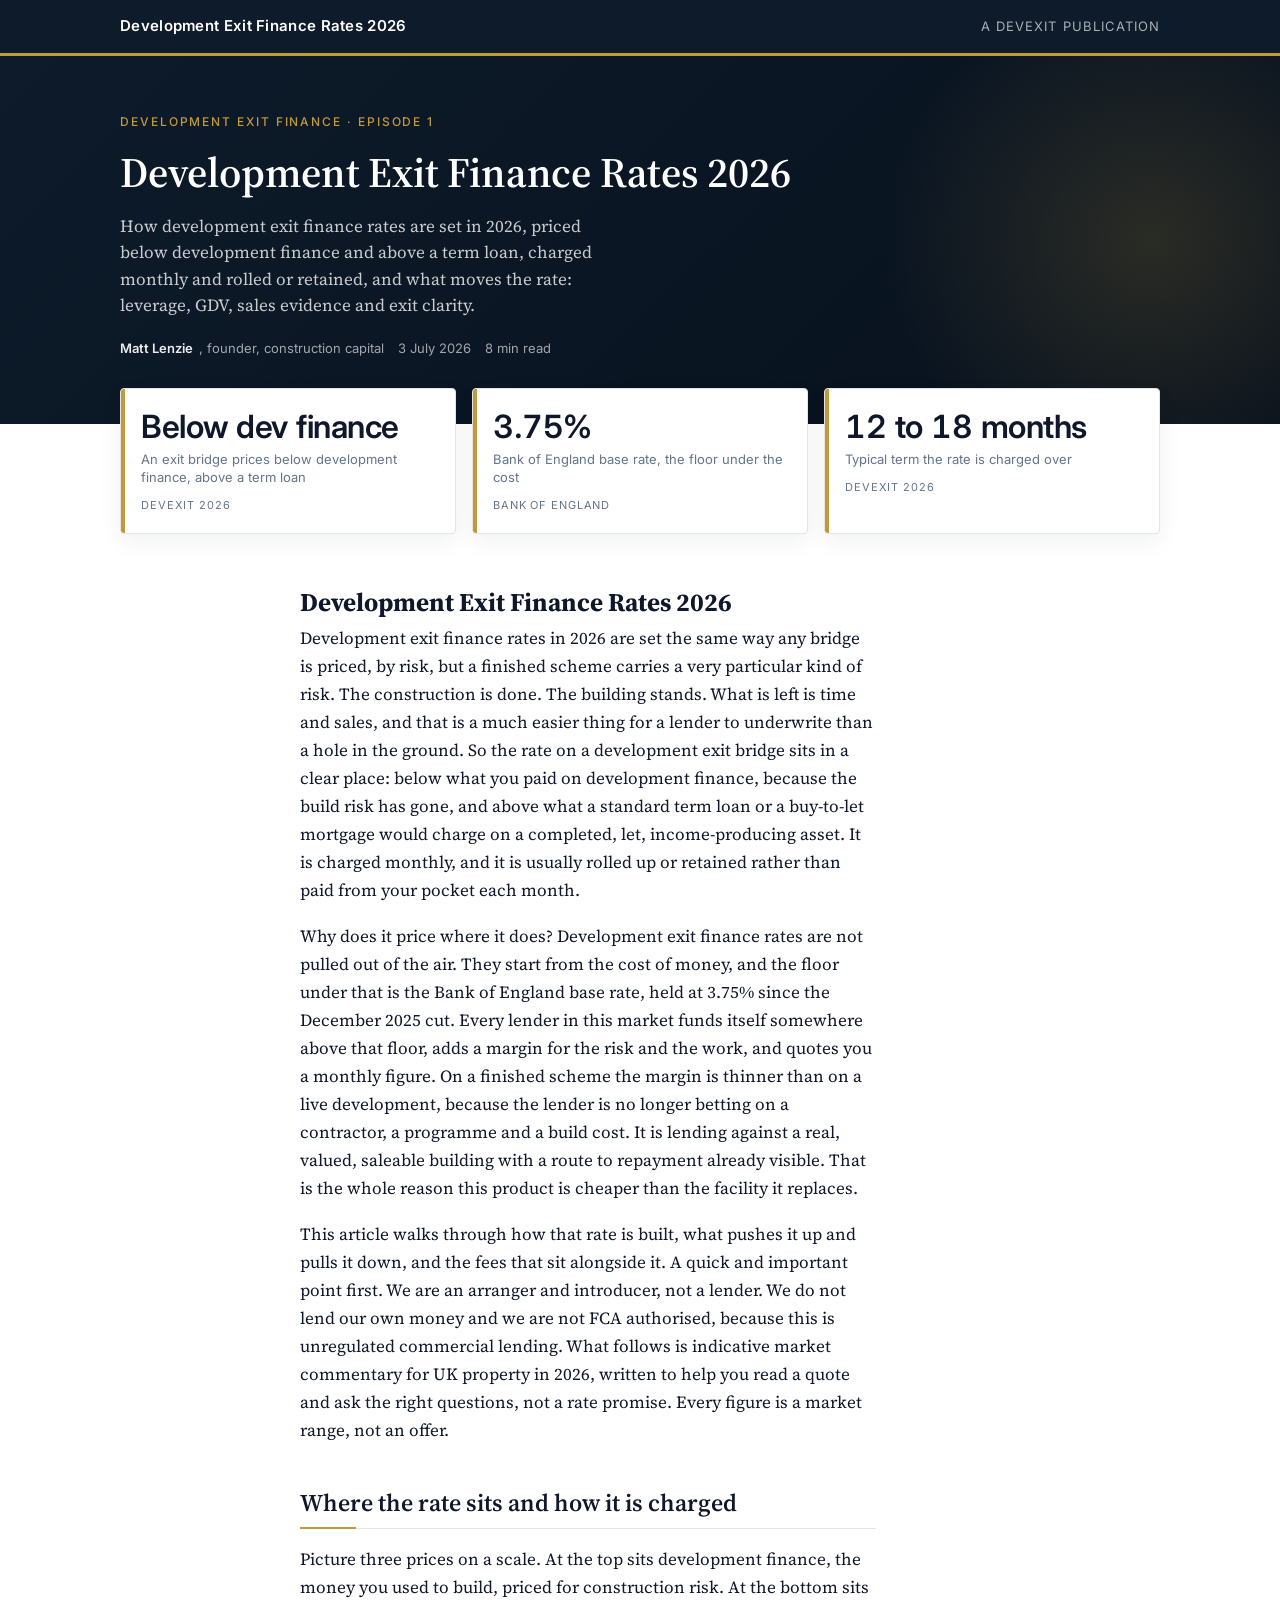
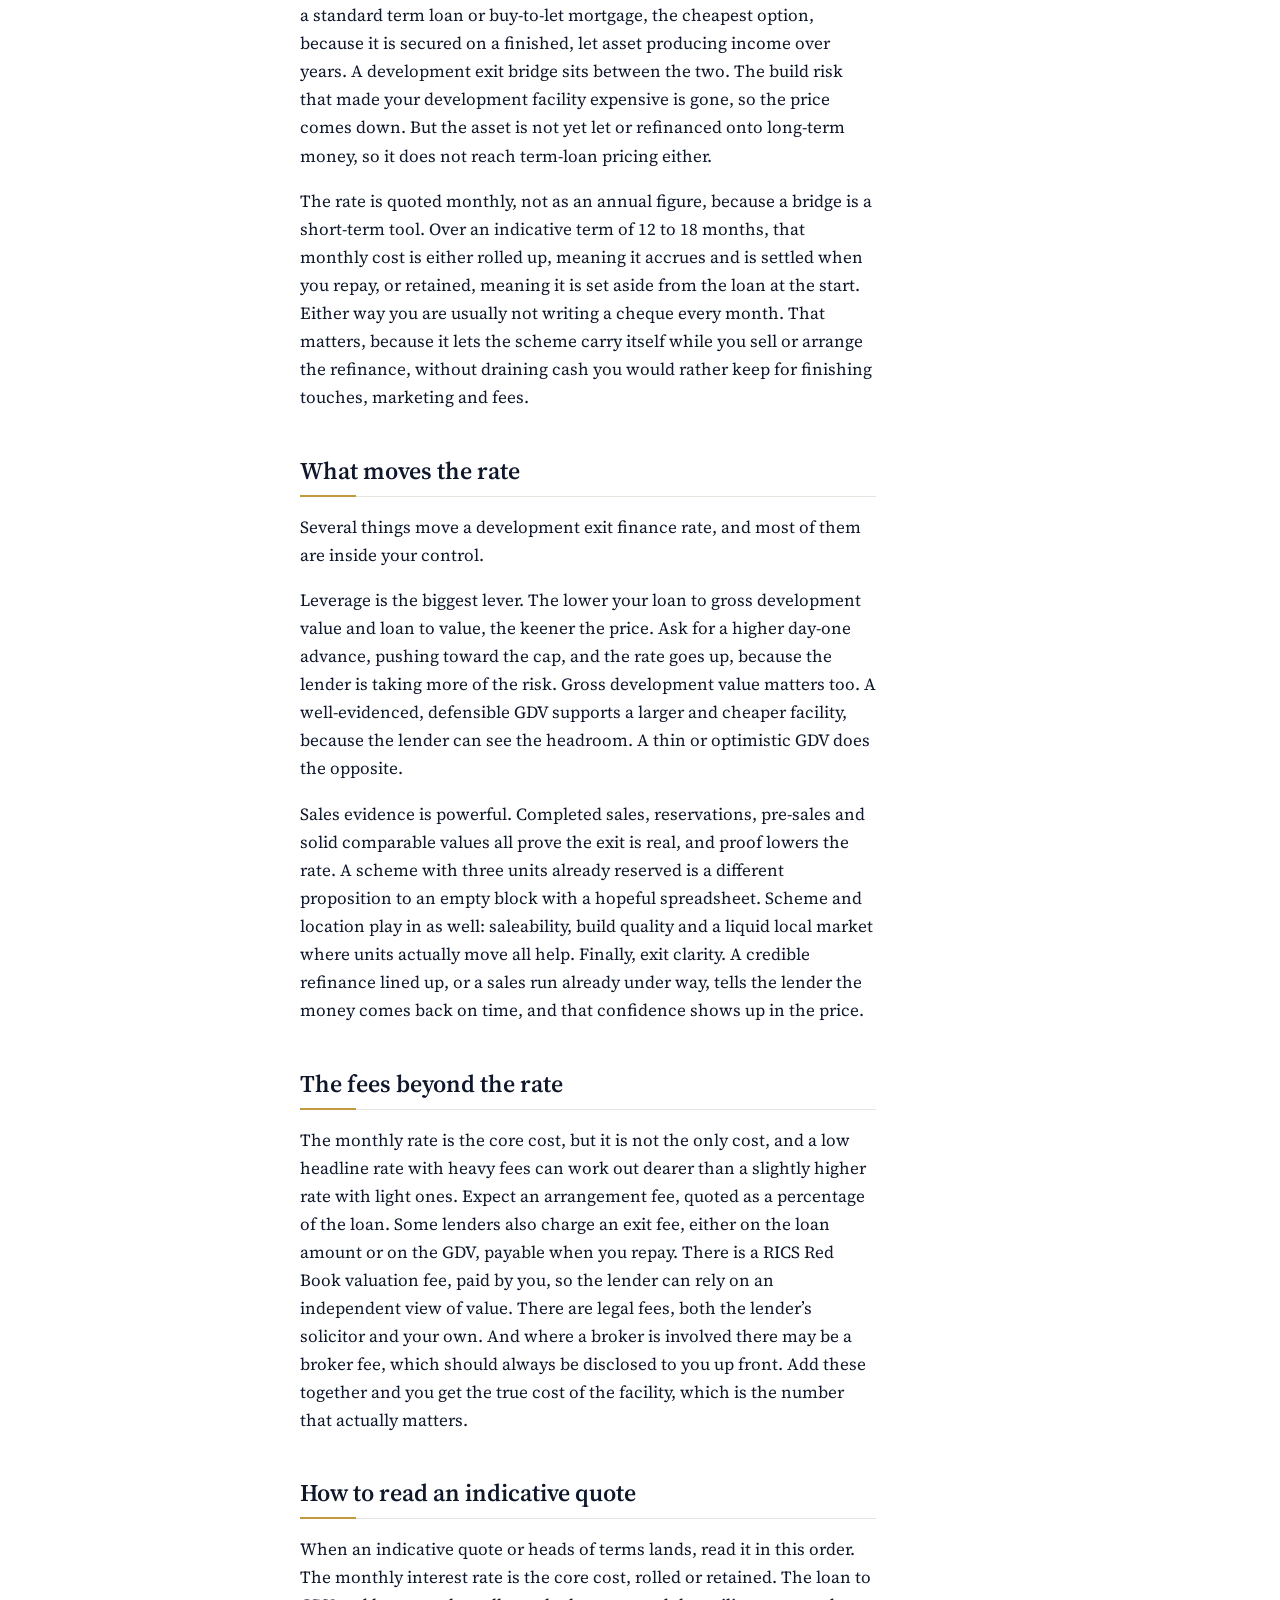
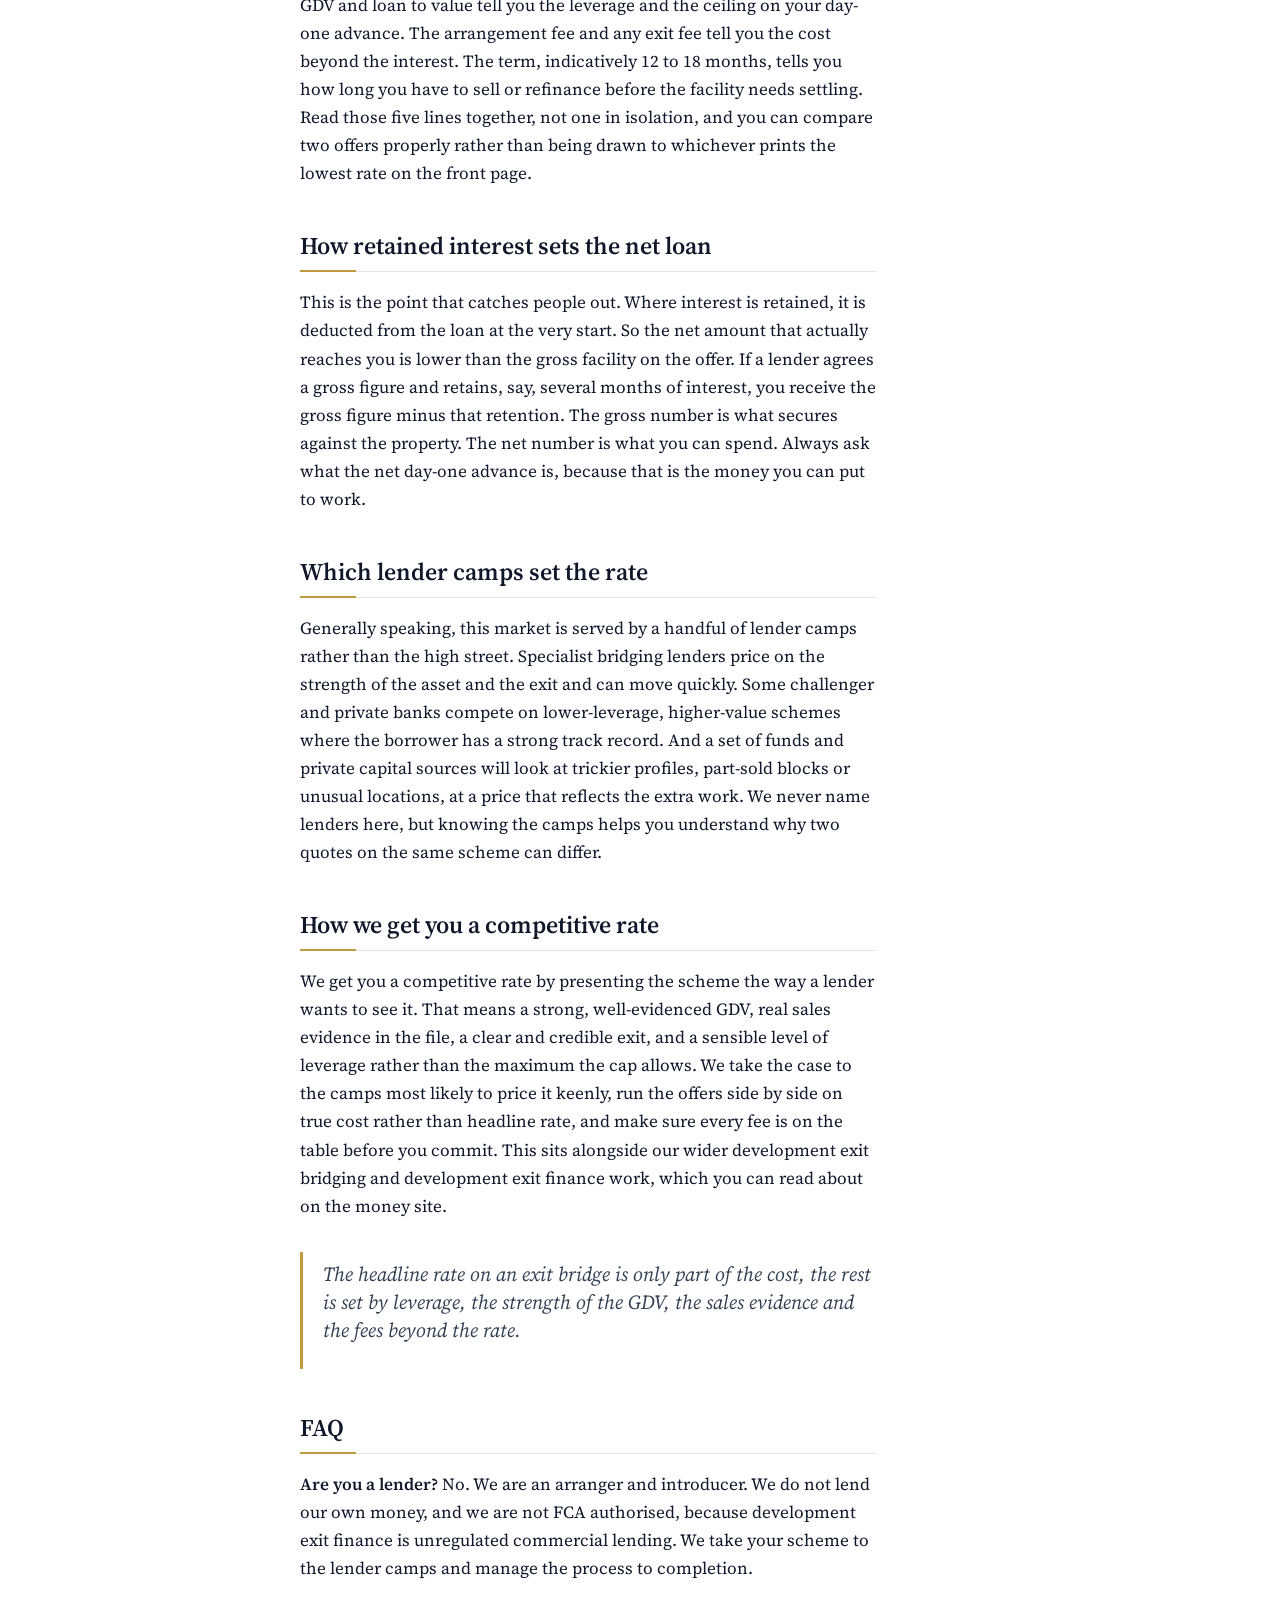
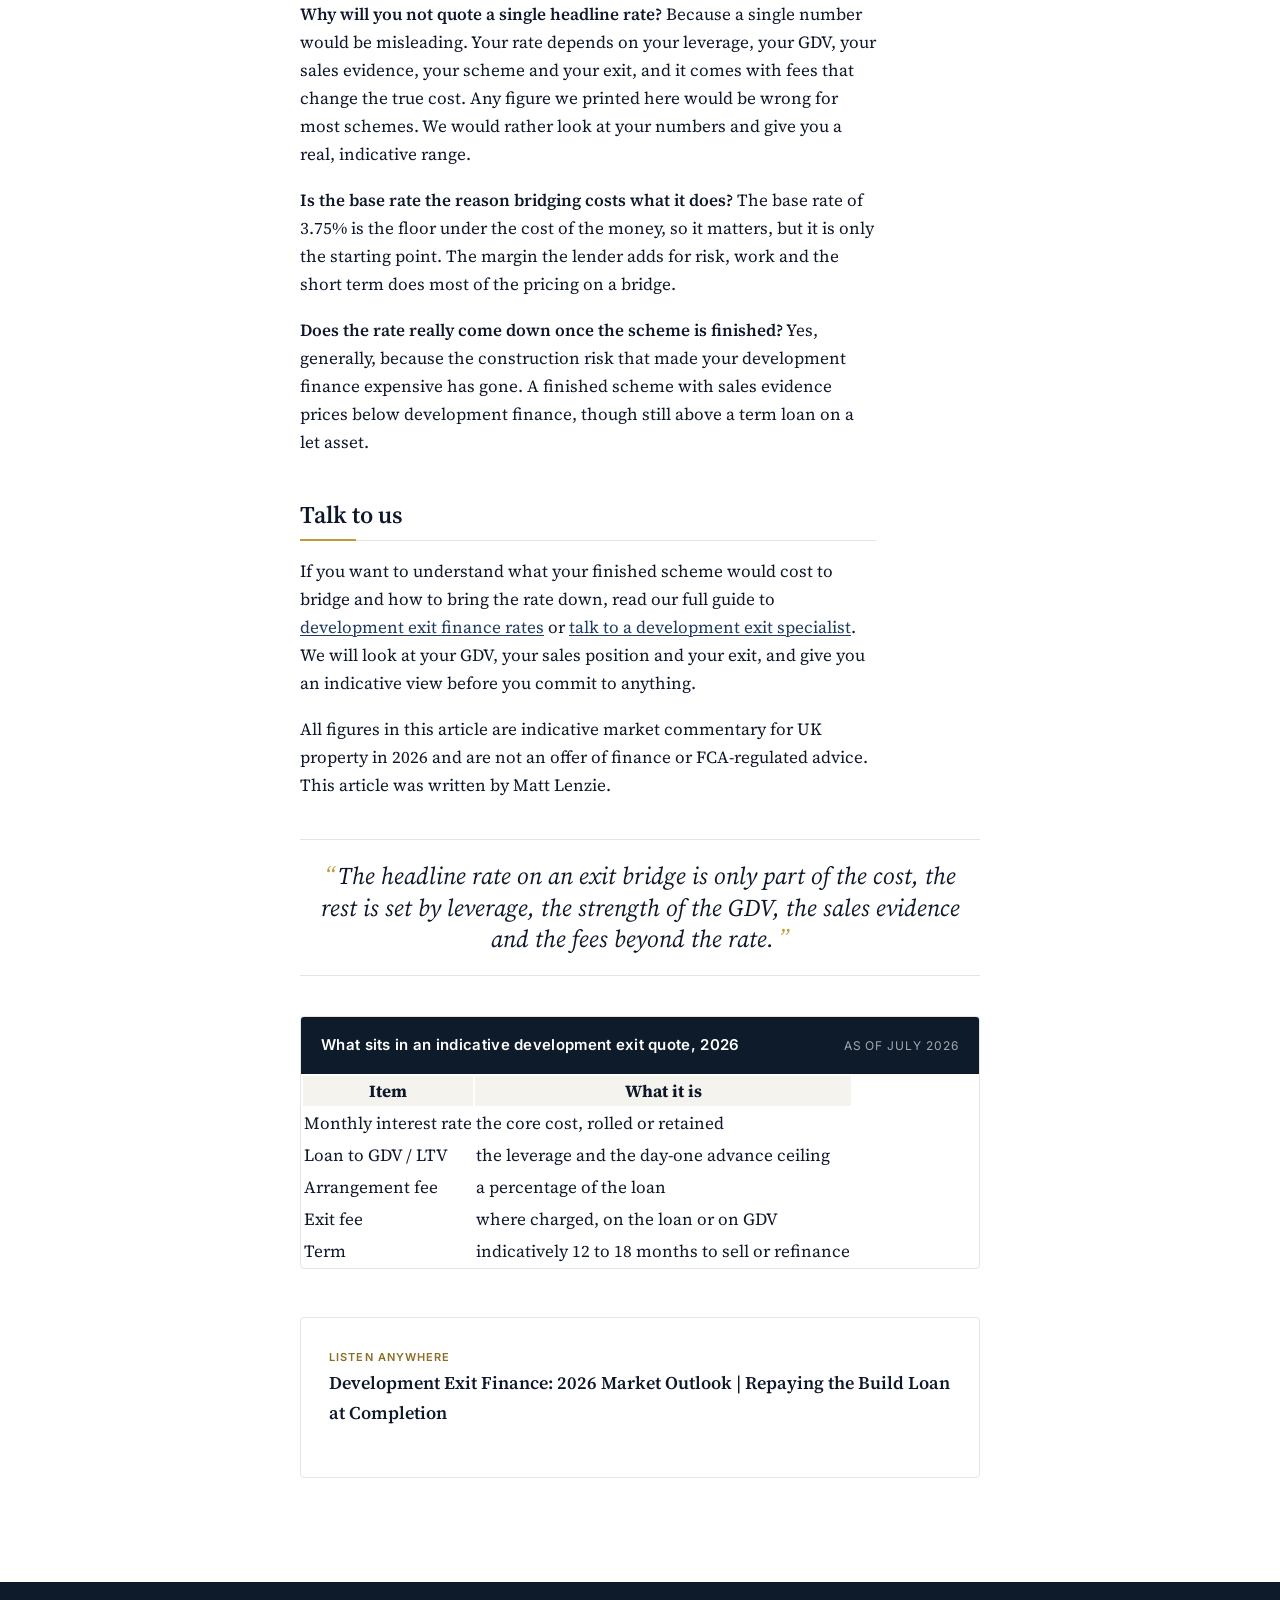
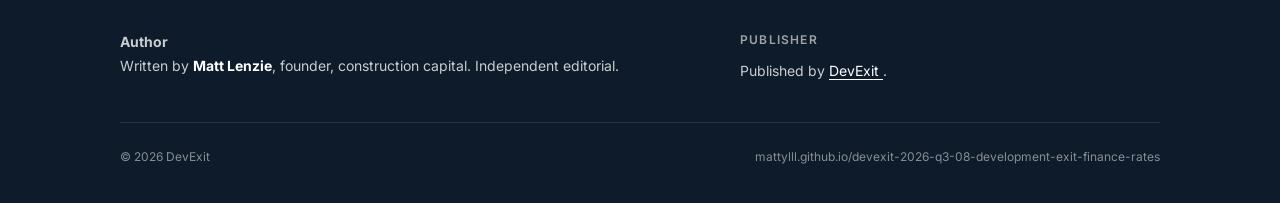
==== index.html @ 2253af06 "ccs deploy devexit-2026-q3-08-development-exit-finance-rates 2026-07-03T15:04:03.380Z" ====
<!DOCTYPE html><html lang="en-GB"> <head><meta charset="utf-8"><meta name="viewport" content="width=device-width, initial-scale=1"><title>Development Exit Finance Rates 2026</title><meta name="description" content="How development exit finance rates are set in 2026, priced below development finance and above a term loan, charged monthly and rolled or retained, and what moves the rate: leverage, GDV, sales evidence and exit clarity."><link rel="canonical" href="https://mattylll.github.io/"><meta property="og:type" content="article"><meta property="og:title" content="Development Exit Finance Rates 2026"><meta property="og:description" content="How development exit finance rates are set in 2026, priced below development finance and above a term loan, charged monthly and rolled or retained, and what moves the rate: leverage, GDV, sales evidence and exit clarity."><meta property="og:url" content="https://mattylll.github.io/"><meta name="twitter:card" content="summary_large_image"><link rel="preconnect" href="https://fonts.googleapis.com" crossorigin><link rel="preconnect" href="https://fonts.gstatic.com" crossorigin><link rel="stylesheet" href="https://fonts.googleapis.com/css2?family=Inter:wght@400;500;600&family=Source+Serif+Pro:ital,wght@0,400;0,600;1,400&display=swap"><script type="application/ld+json">{"@context":"https://schema.org","@type":"Organization","@id":"https://mattylll.github.io/devexit-2026-q3-08-development-exit-finance-rates/#organization","name":"DevExit","url":"https://mattylll.github.io/devexit-2026-q3-08-development-exit-finance-rates","sameAs":["https://www.constructioncapital.co.uk","https://devexit.transistor.fm/","https://www.linkedin.com/company/construction-capital"]}</script><script type="application/ld+json">{"@context":"https://schema.org","@type":"WebSite","@id":"https://mattylll.github.io/devexit-2026-q3-08-development-exit-finance-rates/#website","url":"https://mattylll.github.io/devexit-2026-q3-08-development-exit-finance-rates","name":"Development Exit Finance Rates 2026","description":"How development exit finance rates are set in 2026, priced below development finance and above a term loan, charged monthly and rolled or retained, and what moves the rate: leverage, GDV, sales evidence and exit clarity.","publisher":{"@id":"https://mattylll.github.io/devexit-2026-q3-08-development-exit-finance-rates/#organization"},"inLanguage":"en-GB"}</script><script type="application/ld+json">{"@context":"https://schema.org","@type":"Article","headline":"Development Exit Finance Rates 2026","description":"How development exit finance rates are set in 2026, priced below development finance and above a term loan, charged monthly and rolled or retained, and what moves the rate: leverage, GDV, sales evidence and exit clarity.","datePublished":"2026-07-03","dateModified":"2026-07-03","author":{"@type":"Person","name":"Matt Lenzie"},"publisher":{"@id":"https://mattylll.github.io/devexit-2026-q3-08-development-exit-finance-rates/#organization"},"mainEntityOfPage":{"@type":"WebPage","@id":"https://mattylll.github.io/devexit-2026-q3-08-development-exit-finance-rates/"}}</script><style>*,*:before,*:after{box-sizing:border-box}*{margin:0}html,body{height:100%}body{-webkit-font-smoothing:antialiased;text-rendering:optimizeLegibility}img,picture,video,canvas,svg{display:block;max-width:100%}input,button,textarea,select{font:inherit;color:inherit}p,h1,h2,h3,h4,h5,h6{overflow-wrap:break-word}#root,#__next{isolation:isolate}:root{--ccs-measure: 68ch;--ccs-gap: 1.25rem;--ccs-gap-lg: 2.5rem;--ccs-radius: 6px;--ccs-stack: 1.5em;--ccs-focus: 2px solid currentColor}:root{--bg: #ffffff;--bg-soft: #f5f3ee;--bg-deep: #0d1b2a;--bg-deeper: #08111d;--ink: #0f172a;--ink-soft: #334155;--muted: #64748b;--line: #e7e5e0;--line-strong: #cbd5e1;--accent: #c19a3d;--accent-soft: #e7d6a3;--accent-deep: #8b6e23;--link: #1e3a5f;--positive: #166534;--negative: #991b1b;--serif: "Source Serif Pro", "Charter", Georgia, "Times New Roman", serif;--sans: "Inter", -apple-system, BlinkMacSystemFont, "Segoe UI", Roboto, "Helvetica Neue", Arial, sans-serif;--measure: 64ch;--gap: 1.5rem;--gap-lg: 2.75rem;--radius: 4px}html{background:var(--bg)}body{font-family:var(--serif);color:var(--ink);line-height:1.65;font-size:1.0625rem;background:var(--bg)}a{color:var(--link);text-decoration:underline;text-underline-offset:2px;text-decoration-thickness:1px}a:hover{background:var(--accent-soft);text-decoration:none}.wrap{max-width:720px;margin:0 auto;padding:0 1.25rem}.wrap--wide{max-width:1080px}.site-header{background:var(--bg-deep);color:#fff;padding:.875rem 0;border-bottom:3px solid var(--accent)}.site-header .wrap{display:flex;justify-content:space-between;align-items:center;gap:1rem}.site-header a{color:#fff;text-decoration:none}.site-header a:hover{background:transparent;color:var(--accent-soft)}.wordmark{font-family:var(--sans);font-weight:600;font-size:.9375rem;letter-spacing:.02em}.site-header__publisher{font-family:var(--sans);font-size:.8125rem;color:#ffffffa6;text-transform:uppercase;letter-spacing:.08em}.hero{background:linear-gradient(135deg,var(--bg-deep) 0%,var(--bg-deeper) 100%);color:#fff;padding:3.5rem 0 4rem;position:relative;overflow:hidden}.hero:before{content:"";position:absolute;inset:auto -10% -50% 60%;width:60%;height:200%;background:radial-gradient(closest-side,rgba(193,154,61,.18),transparent 70%);pointer-events:none}.hero__inner{display:grid;grid-template-columns:1fr;gap:2rem;align-items:center;position:relative;z-index:1}@media(min-width:760px){.hero__inner:has(.hero__art){grid-template-columns:140px 1fr;gap:2.5rem}}.hero__art{width:100%;aspect-ratio:1 / 1;max-width:140px;border-radius:var(--radius);overflow:hidden;box-shadow:0 14px 36px #00000073;background:#1a2940}.hero__art img{width:100%;height:100%;object-fit:cover;display:block}.hero__copy{display:flex;flex-direction:column;gap:1rem}.hero__kicker{font-family:var(--sans);font-weight:500;font-size:.75rem;letter-spacing:.16em;text-transform:uppercase;color:var(--accent);margin:0}.hero__title{font-family:var(--serif);font-weight:600;font-size:clamp(1.85rem,2.4vw + 1.1rem,2.625rem);line-height:1.18;letter-spacing:-.005em;margin:0;color:#fff}.hero__deck{font-size:1.0625rem;line-height:1.55;color:#ffffffc7;margin:0;max-width:56ch}.hero__byline{font-family:var(--sans);font-size:.8125rem;color:#ffffff9e;display:flex;flex-wrap:wrap;gap:.875rem;margin:.25rem 0 0}.hero__byline strong{color:#ffffffeb;font-weight:600}.hero__byline>*{display:inline-flex;align-items:center;gap:.4rem}.stat-grid{margin:-2.25rem 0 0;display:grid;grid-template-columns:1fr;gap:1rem;position:relative;z-index:2}@media(min-width:640px){.stat-grid{grid-template-columns:repeat(3,1fr)}}.stat-card{background:#fff;border:1px solid var(--line);border-radius:var(--radius);padding:1.25rem 1.25rem 1.125rem;box-shadow:0 8px 24px #0d1b2a0f;position:relative;overflow:hidden}.stat-card:before{content:"";position:absolute;inset:0 auto 0 0;width:4px;background:var(--accent)}.stat-card__value{display:block;font-family:var(--sans);font-size:2rem;font-weight:600;letter-spacing:-.015em;color:var(--ink);line-height:1.1;margin:0 0 .375rem;font-variant-numeric:tabular-nums}.stat-card__value--positive{color:var(--positive)}.stat-card__value--negative{color:var(--negative)}.stat-card__label{font-family:var(--sans);font-size:.8125rem;color:var(--muted);margin:0;line-height:1.4}.stat-card__source{font-family:var(--sans);font-size:.6875rem;color:var(--muted);text-transform:uppercase;letter-spacing:.08em;margin:.625rem 0 0}.article{padding:3rem 0 4.5rem}.article__body{max-width:var(--measure)}.article__body>p:first-child:first-letter{font-family:var(--serif);font-size:3.4em;font-weight:600;line-height:.85;float:left;margin:.05em .08em -.05em 0;color:var(--accent-deep)}.article__body p{margin:0 0 1.1rem}.article__body h2{font-family:var(--serif);font-size:1.5rem;line-height:1.25;font-weight:600;margin:2.75rem 0 1rem;padding:0 0 .625rem;border-bottom:1px solid var(--line);position:relative}.article__body h2:after{content:"";position:absolute;bottom:-1px;left:0;width:56px;height:2px;background:var(--accent)}.article__body h3{font-family:var(--sans);font-size:1rem;font-weight:600;letter-spacing:.01em;text-transform:uppercase;color:var(--ink-soft);margin:2rem 0 .625rem}.article__body strong{font-weight:600}.article__body em{font-style:italic}.article__body blockquote{border-left:3px solid var(--accent);margin:2rem 0;padding:.5rem 0 .5rem 1.25rem;font-family:var(--serif);font-size:1.25rem;line-height:1.4;color:var(--ink-soft);font-style:italic}.article__body table{width:100%;border-collapse:collapse;margin:1.5rem 0;font-family:var(--sans);font-size:.9375rem}.article__body th,.article__body td{text-align:left;padding:.625rem .875rem;border-bottom:1px solid var(--line)}.article__body th{font-weight:600;font-size:.75rem;text-transform:uppercase;letter-spacing:.06em;color:var(--muted);background:var(--bg-soft);border-bottom:1px solid var(--line-strong)}.article__body tr:hover td{background:var(--bg-soft)}.pricing{margin:2.5rem 0;border:1px solid var(--line);border-radius:var(--radius);overflow:hidden}.pricing__head{background:var(--bg-deep);color:#fff;padding:1rem 1.25rem;display:flex;justify-content:space-between;align-items:baseline;gap:1rem;flex-wrap:wrap}.pricing__head h3{font-family:var(--sans);font-size:.9375rem;font-weight:600;letter-spacing:.02em;margin:0;color:#fff;text-transform:none}.pricing__head span{font-family:var(--sans);font-size:.75rem;color:#ffffff9e;text-transform:uppercase;letter-spacing:.08em}.pricing table{margin:0}.pricing th{background:var(--bg-soft)}.pull-quote{margin:2.5rem auto;max-width:var(--measure);font-family:var(--serif);font-size:1.5rem;line-height:1.32;color:var(--ink);font-style:italic;text-align:center;padding:1.25rem 1rem;border-top:1px solid var(--line);border-bottom:1px solid var(--line)}.pull-quote:before{content:"“";color:var(--accent);margin-right:.15em}.pull-quote:after{content:"”";color:var(--accent);margin-left:.15em}.cta{margin:3rem 0;padding:1.875rem 1.75rem;border-radius:var(--radius);background:var(--bg-soft);border:1px solid var(--line);position:relative;overflow:hidden}.cta:before{content:"";position:absolute;inset:0;width:5px;background:var(--accent)}.cta__kicker{font-family:var(--sans);font-size:.6875rem;font-weight:600;text-transform:uppercase;letter-spacing:.1em;color:var(--accent-deep);margin:0 0 .5rem}.cta h3{font-family:var(--serif);font-size:1.375rem;font-weight:600;margin:0 0 .625rem}.cta p{margin:0 0 1rem;color:var(--ink-soft)}.cta__btn{display:inline-flex;align-items:center;gap:.5rem;background:var(--bg-deep);color:#fff;font-family:var(--sans);font-size:.9375rem;font-weight:600;padding:.75rem 1.25rem;border-radius:var(--radius);text-decoration:none;transition:background .15s}.cta__btn:hover{background:var(--accent-deep);color:#fff}.listen{margin:3rem 0 2rem;padding:1.875rem 1.75rem;border:1px solid var(--line);border-radius:var(--radius);background:#fff}.listen__top{display:flex;gap:1rem;align-items:center;margin:0 0 1.25rem}.listen__art{width:64px;height:64px;border-radius:var(--radius);overflow:hidden;flex-shrink:0}.listen__art img{width:100%;height:100%;object-fit:cover;display:block}.listen__kicker{font-family:var(--sans);font-size:.6875rem;font-weight:600;text-transform:uppercase;letter-spacing:.1em;color:var(--accent-deep);margin:0}.listen h3{font-family:var(--serif);font-size:1.125rem;font-weight:600;margin:.125rem 0 0}.listen__platforms{list-style:none;padding:0;margin:0;display:grid;grid-template-columns:repeat(auto-fill,minmax(140px,1fr));gap:.625rem}.listen__platforms a{display:block;padding:.625rem .875rem;border:1px solid var(--line);border-radius:var(--radius);font-family:var(--sans);font-size:.8125rem;font-weight:500;color:var(--ink);text-decoration:none;background:#fff;transition:all .15s;display:flex;align-items:center;gap:.5rem}.listen__platforms a:hover{border-color:var(--accent);background:var(--bg-soft)}.listen__platforms a span{font-size:.6875rem;color:var(--muted);text-transform:uppercase;letter-spacing:.06em}.listen__platforms a strong{display:block;font-weight:600}.cluster{background:var(--bg-soft);padding:3rem 0;border-top:1px solid var(--line)}.cluster__kicker{font-family:var(--sans);font-size:.6875rem;font-weight:600;text-transform:uppercase;letter-spacing:.1em;color:var(--accent-deep);margin:0 0 .5rem}.cluster h3{font-family:var(--serif);font-size:1.375rem;margin:0 0 1.5rem;font-weight:600}.cluster__grid{display:grid;grid-template-columns:1fr;gap:.75rem}@media(min-width:640px){.cluster__grid{grid-template-columns:1fr 1fr}}.cluster__item{display:block;padding:.875rem 1rem;background:#fff;border:1px solid var(--line);border-radius:var(--radius);font-family:var(--sans);font-size:.9375rem;color:var(--ink);text-decoration:none;transition:all .15s}.cluster__item:hover{border-color:var(--accent);background:var(--bg-soft)}.cluster__item span{display:block;font-size:.6875rem;color:var(--muted);text-transform:uppercase;letter-spacing:.08em;margin:0 0 .2rem}.site-footer{background:var(--bg-deep);color:#ffffffc7;padding:3rem 0 2.25rem;font-family:var(--sans);font-size:.875rem}.site-footer a{color:#fff;text-decoration:underline;text-underline-offset:3px}.site-footer a:hover{background:transparent;color:var(--accent-soft)}.site-footer__top{display:grid;grid-template-columns:1fr;gap:2rem;padding:0 0 2rem;border-bottom:1px solid rgba(255,255,255,.1)}@media(min-width:720px){.site-footer__top{grid-template-columns:1.4fr 1fr}}.site-footer__byline strong{color:#fff}.site-footer__publisher h4{font-family:var(--sans);font-size:.75rem;color:#fff9;text-transform:uppercase;letter-spacing:.1em;margin:0 0 .625rem;font-weight:600}.site-footer__publisher p{margin:0 0 .5rem;line-height:1.55}.site-footer__meta{padding:1.5rem 0 0;font-size:.75rem;color:#ffffff80;display:flex;justify-content:space-between;flex-wrap:wrap;gap:.75rem}
</style></head> <body> <header class="site-header"> <div class="wrap wrap--wide"> <a class="wordmark" href="/">Development Exit Finance Rates 2026</a> <span class="site-header__publisher">
A DevExit publication
</span> </div> </header>  <section class="hero"> <div class="wrap wrap--wide"> <div class="hero__inner">  <div class="hero__copy"> <p class="hero__kicker"> Development Exit Finance · Episode 1 </p> <h1 class="hero__title">Development Exit Finance Rates 2026</h1> <p class="hero__deck">How development exit finance rates are set in 2026, priced below development finance and above a term loan, charged monthly and rolled or retained, and what moves the rate: leverage, GDV, sales evidence and exit clarity.</p> <p class="hero__byline"> <span><strong>Matt Lenzie</strong>, founder, construction capital</span> <span>3 July 2026</span> <span>8 min read</span> </p> </div> </div> </div> </section> <div class="wrap wrap--wide"> <div class="stat-grid"> <div class="stat-card"> <span class="stat-card__value"> Below dev finance </span> <p class="stat-card__label">An exit bridge prices below development finance, above a term loan</p> <p class="stat-card__source">DevExit 2026</p> </div><div class="stat-card"> <span class="stat-card__value"> 3.75% </span> <p class="stat-card__label">Bank of England base rate, the floor under the cost</p> <p class="stat-card__source">Bank of England</p> </div><div class="stat-card"> <span class="stat-card__value"> 12 to 18 months </span> <p class="stat-card__label">Typical term the rate is charged over</p> <p class="stat-card__source">DevExit 2026</p> </div> </div> </div><article class="article"> <div class="wrap"> <div class="article__body"> <h1 id="development-exit-finance-rates-2026">Development Exit Finance Rates 2026</h1>
<p>Development exit finance rates in 2026 are set the same way any bridge is priced, by risk, but a finished scheme carries a very particular kind of risk. The construction is done. The building stands. What is left is time and sales, and that is a much easier thing for a lender to underwrite than a hole in the ground. So the rate on a development exit bridge sits in a clear place: below what you paid on development finance, because the build risk has gone, and above what a standard term loan or a buy-to-let mortgage would charge on a completed, let, income-producing asset. It is charged monthly, and it is usually rolled up or retained rather than paid from your pocket each month.</p>
<p>Why does it price where it does? Development exit finance rates are not pulled out of the air. They start from the cost of money, and the floor under that is the Bank of England base rate, held at 3.75% since the December 2025 cut. Every lender in this market funds itself somewhere above that floor, adds a margin for the risk and the work, and quotes you a monthly figure. On a finished scheme the margin is thinner than on a live development, because the lender is no longer betting on a contractor, a programme and a build cost. It is lending against a real, valued, saleable building with a route to repayment already visible. That is the whole reason this product is cheaper than the facility it replaces.</p>
<p>This article walks through how that rate is built, what pushes it up and pulls it down, and the fees that sit alongside it. A quick and important point first. We are an arranger and introducer, not a lender. We do not lend our own money and we are not FCA authorised, because this is unregulated commercial lending. What follows is indicative market commentary for UK property in 2026, written to help you read a quote and ask the right questions, not a rate promise. Every figure is a market range, not an offer.</p>
<!-- YT-EMBED-PLACEHOLDER -->
<!-- TRANSISTOR-EMBED-PLACEHOLDER -->
<h2 id="where-the-rate-sits-and-how-it-is-charged">Where the rate sits and how it is charged</h2>
<p>Picture three prices on a scale. At the top sits development finance, the money you used to build, priced for construction risk. At the bottom sits a standard term loan or buy-to-let mortgage, the cheapest option, because it is secured on a finished, let asset producing income over years. A development exit bridge sits between the two. The build risk that made your development facility expensive is gone, so the price comes down. But the asset is not yet let or refinanced onto long-term money, so it does not reach term-loan pricing either.</p>
<p>The rate is quoted monthly, not as an annual figure, because a bridge is a short-term tool. Over an indicative term of 12 to 18 months, that monthly cost is either rolled up, meaning it accrues and is settled when you repay, or retained, meaning it is set aside from the loan at the start. Either way you are usually not writing a cheque every month. That matters, because it lets the scheme carry itself while you sell or arrange the refinance, without draining cash you would rather keep for finishing touches, marketing and fees.</p>
<h2 id="what-moves-the-rate">What moves the rate</h2>
<p>Several things move a development exit finance rate, and most of them are inside your control.</p>
<p>Leverage is the biggest lever. The lower your loan to gross development value and loan to value, the keener the price. Ask for a higher day-one advance, pushing toward the cap, and the rate goes up, because the lender is taking more of the risk. Gross development value matters too. A well-evidenced, defensible GDV supports a larger and cheaper facility, because the lender can see the headroom. A thin or optimistic GDV does the opposite.</p>
<p>Sales evidence is powerful. Completed sales, reservations, pre-sales and solid comparable values all prove the exit is real, and proof lowers the rate. A scheme with three units already reserved is a different proposition to an empty block with a hopeful spreadsheet. Scheme and location play in as well: saleability, build quality and a liquid local market where units actually move all help. Finally, exit clarity. A credible refinance lined up, or a sales run already under way, tells the lender the money comes back on time, and that confidence shows up in the price.</p>
<h2 id="the-fees-beyond-the-rate">The fees beyond the rate</h2>
<p>The monthly rate is the core cost, but it is not the only cost, and a low headline rate with heavy fees can work out dearer than a slightly higher rate with light ones. Expect an arrangement fee, quoted as a percentage of the loan. Some lenders also charge an exit fee, either on the loan amount or on the GDV, payable when you repay. There is a RICS Red Book valuation fee, paid by you, so the lender can rely on an independent view of value. There are legal fees, both the lender’s solicitor and your own. And where a broker is involved there may be a broker fee, which should always be disclosed to you up front. Add these together and you get the true cost of the facility, which is the number that actually matters.</p>
<h2 id="how-to-read-an-indicative-quote">How to read an indicative quote</h2>
<p>When an indicative quote or heads of terms lands, read it in this order. The monthly interest rate is the core cost, rolled or retained. The loan to GDV and loan to value tell you the leverage and the ceiling on your day-one advance. The arrangement fee and any exit fee tell you the cost beyond the interest. The term, indicatively 12 to 18 months, tells you how long you have to sell or refinance before the facility needs settling. Read those five lines together, not one in isolation, and you can compare two offers properly rather than being drawn to whichever prints the lowest rate on the front page.</p>
<h2 id="how-retained-interest-sets-the-net-loan">How retained interest sets the net loan</h2>
<p>This is the point that catches people out. Where interest is retained, it is deducted from the loan at the very start. So the net amount that actually reaches you is lower than the gross facility on the offer. If a lender agrees a gross figure and retains, say, several months of interest, you receive the gross figure minus that retention. The gross number is what secures against the property. The net number is what you can spend. Always ask what the net day-one advance is, because that is the money you can put to work.</p>
<h2 id="which-lender-camps-set-the-rate">Which lender camps set the rate</h2>
<p>Generally speaking, this market is served by a handful of lender camps rather than the high street. Specialist bridging lenders price on the strength of the asset and the exit and can move quickly. Some challenger and private banks compete on lower-leverage, higher-value schemes where the borrower has a strong track record. And a set of funds and private capital sources will look at trickier profiles, part-sold blocks or unusual locations, at a price that reflects the extra work. We never name lenders here, but knowing the camps helps you understand why two quotes on the same scheme can differ.</p>
<h2 id="how-we-get-you-a-competitive-rate">How we get you a competitive rate</h2>
<p>We get you a competitive rate by presenting the scheme the way a lender wants to see it. That means a strong, well-evidenced GDV, real sales evidence in the file, a clear and credible exit, and a sensible level of leverage rather than the maximum the cap allows. We take the case to the camps most likely to price it keenly, run the offers side by side on true cost rather than headline rate, and make sure every fee is on the table before you commit. This sits alongside our wider development exit bridging and development exit finance work, which you can read about on the money site.</p>
<blockquote>
<p>The headline rate on an exit bridge is only part of the cost, the rest is set by leverage, the strength of the GDV, the sales evidence and the fees beyond the rate.</p>
</blockquote>
<h2 id="faq">FAQ</h2>
<p><strong>Are you a lender?</strong>
No. We are an arranger and introducer. We do not lend our own money, and we are not FCA authorised, because development exit finance is unregulated commercial lending. We take your scheme to the lender camps and manage the process to completion.</p>
<p><strong>Why will you not quote a single headline rate?</strong>
Because a single number would be misleading. Your rate depends on your leverage, your GDV, your sales evidence, your scheme and your exit, and it comes with fees that change the true cost. Any figure we printed here would be wrong for most schemes. We would rather look at your numbers and give you a real, indicative range.</p>
<p><strong>Is the base rate the reason bridging costs what it does?</strong>
The base rate of 3.75% is the floor under the cost of the money, so it matters, but it is only the starting point. The margin the lender adds for risk, work and the short term does most of the pricing on a bridge.</p>
<p><strong>Does the rate really come down once the scheme is finished?</strong>
Yes, generally, because the construction risk that made your development finance expensive has gone. A finished scheme with sales evidence prices below development finance, though still above a term loan on a let asset.</p>
<h2 id="talk-to-us">Talk to us</h2>
<p>If you want to understand what your finished scheme would cost to bridge and how to bring the rate down, read our full guide to <a href="https://devexit.co.uk/guides/development-exit-finance-rates/">development exit finance rates</a> or <a href="https://devexit.co.uk/">talk to a development exit specialist</a>. We will look at your GDV, your sales position and your exit, and give you an indicative view before you commit to anything.</p>
<p>All figures in this article are indicative market commentary for UK property in 2026 and are not an offer of finance or FCA-regulated advice. This article was written by Matt Lenzie.</p> </div> <p class="pull-quote">The headline rate on an exit bridge is only part of the cost, the rest is set by leverage, the strength of the GDV, the sales evidence and the fees beyond the rate.</p> <section class="pricing"> <header class="pricing__head"> <h3>What sits in an indicative development exit quote, 2026</h3> <span>As of July 2026</span> </header> <table> <thead> <tr> <th>Item</th><th>What it is</th> </tr> </thead> <tbody> <tr> <td>Monthly interest rate</td><td>the core cost, rolled or retained</td> </tr><tr> <td>Loan to GDV / LTV</td><td>the leverage and the day-one advance ceiling</td> </tr><tr> <td>Arrangement fee</td><td>a percentage of the loan</td> </tr><tr> <td>Exit fee</td><td>where charged, on the loan or on GDV</td> </tr><tr> <td>Term</td><td>indicatively 12 to 18 months to sell or refinance</td> </tr> </tbody> </table> </section>  <section class="listen"> <div class="listen__top">  <div> <p class="listen__kicker">Listen anywhere</p> <h3>Development Exit Finance: 2026 Market Outlook | Repaying the Build Loan at Completion</h3> </div> </div> <ul class="listen__platforms">  </ul> </section> </div> </article>  <footer class="site-footer"> <div class="wrap wrap--wide"> <div class="site-footer__top"> <div class="site-footer__byline"> <h4>Author</h4> <p>
Written by <strong>Matt Lenzie</strong>, founder, construction capital. Independent editorial.
</p> </div> <div class="site-footer__publisher"> <h4>Publisher</h4> <p>
Published by  <a href="https://devexit.co.uk" rel="noopener"> DevExit </a>. </p>  </div> </div> <div class="site-footer__meta"> <span>© 2026 DevExit</span> <span>mattylll.github.io/devexit-2026-q3-08-development-exit-finance-rates</span> </div> </div> </footer> </body></html>
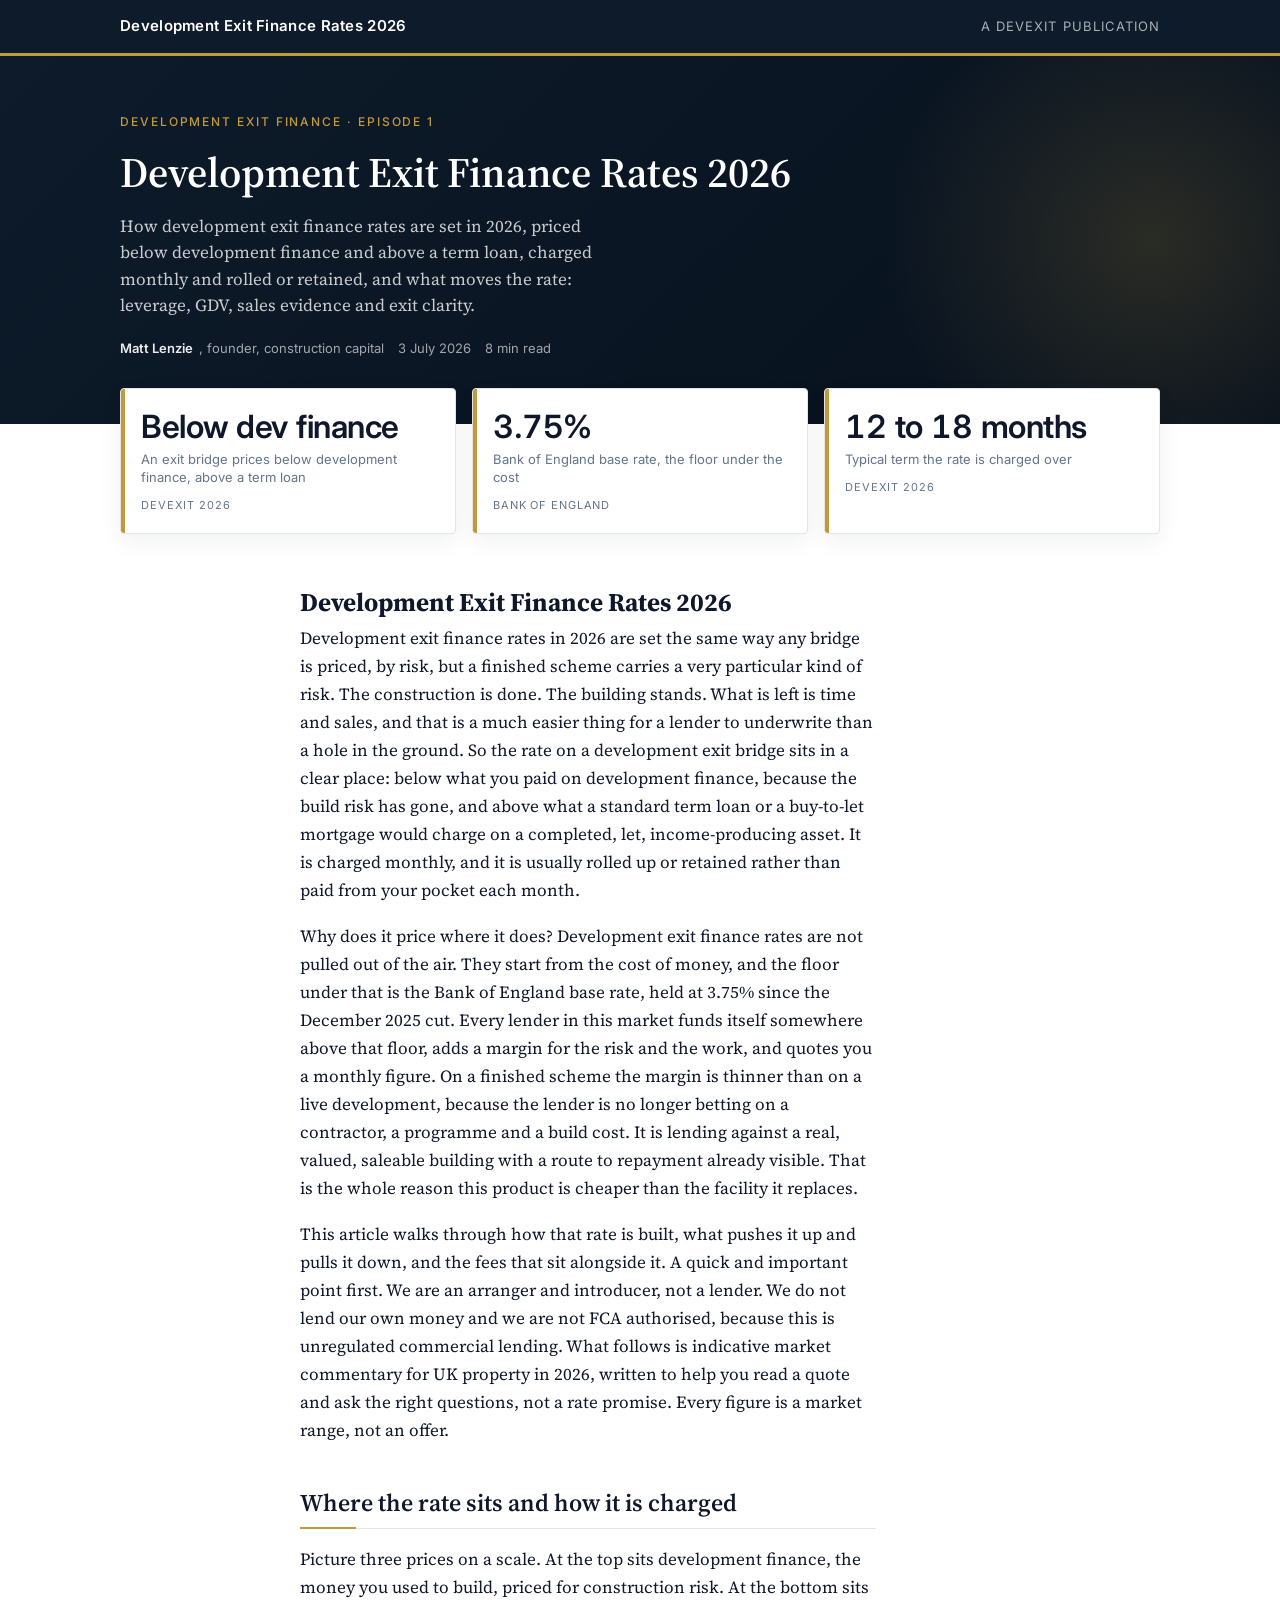
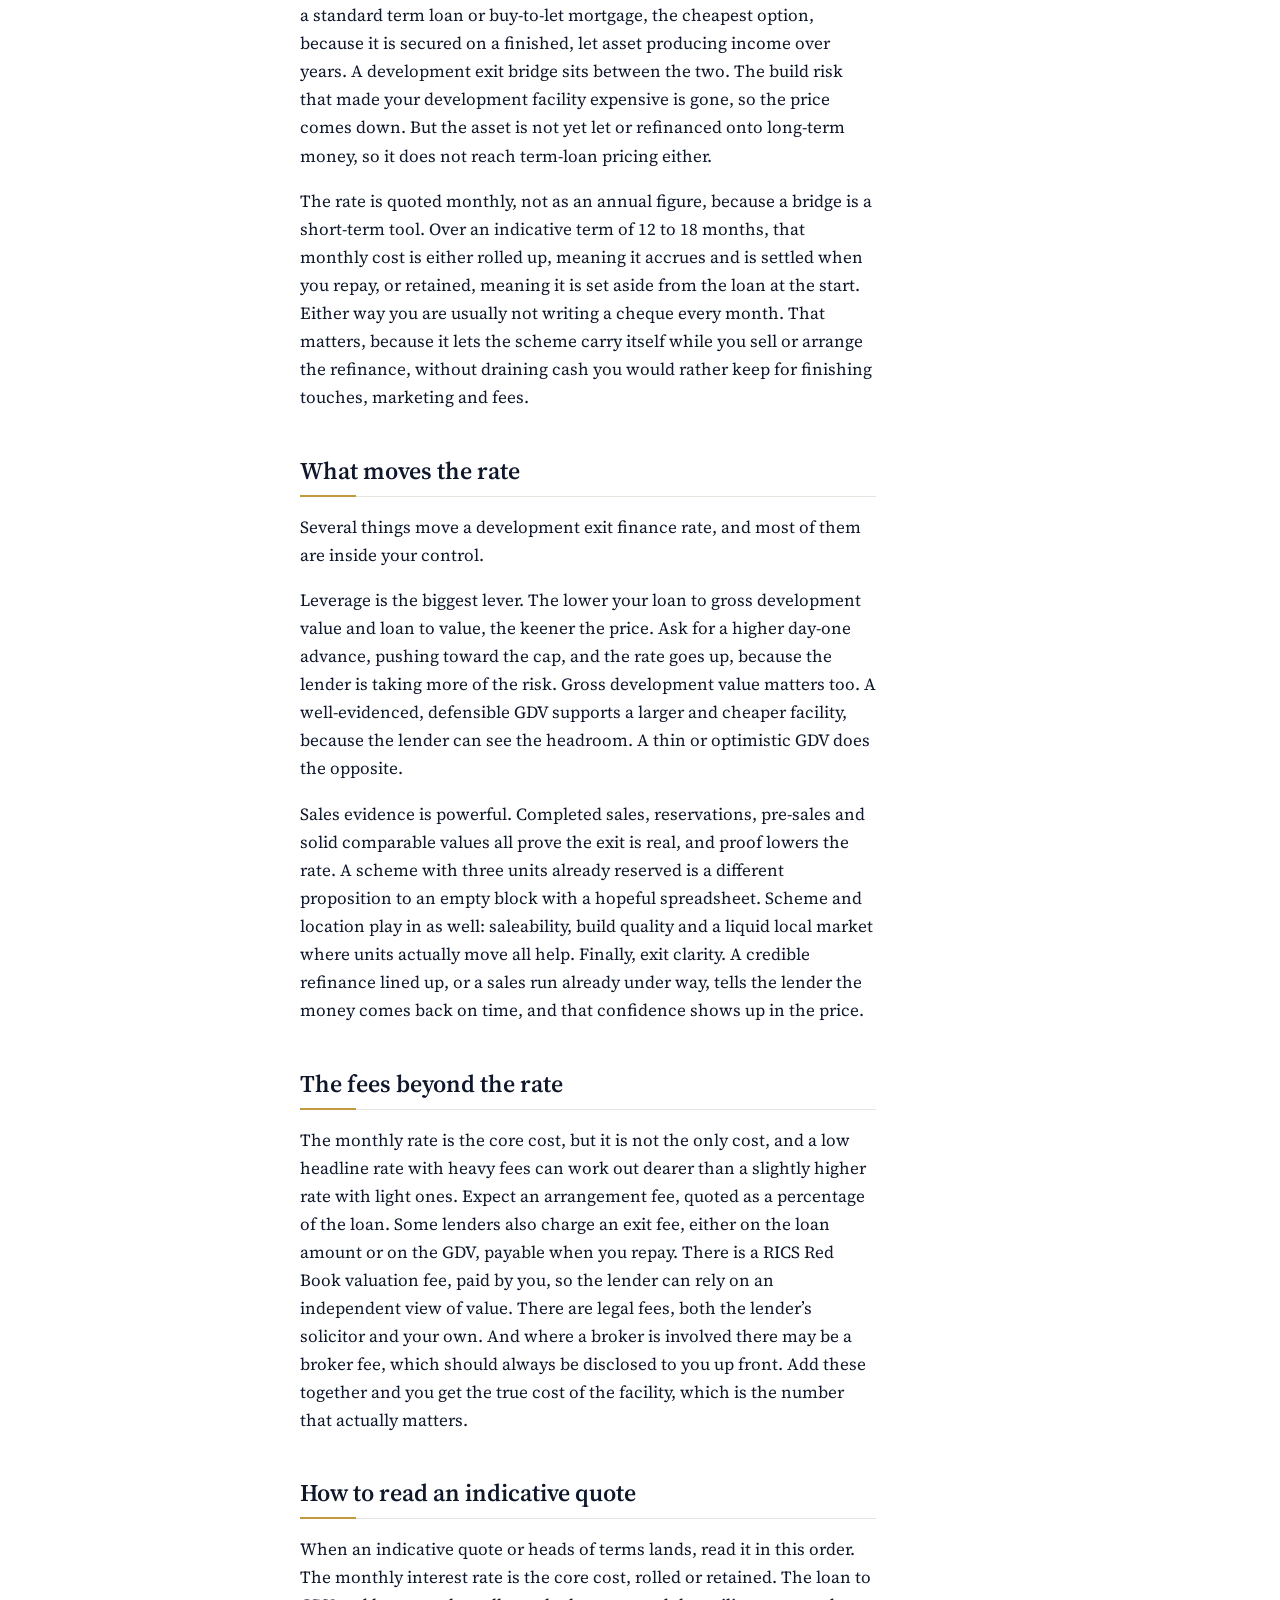
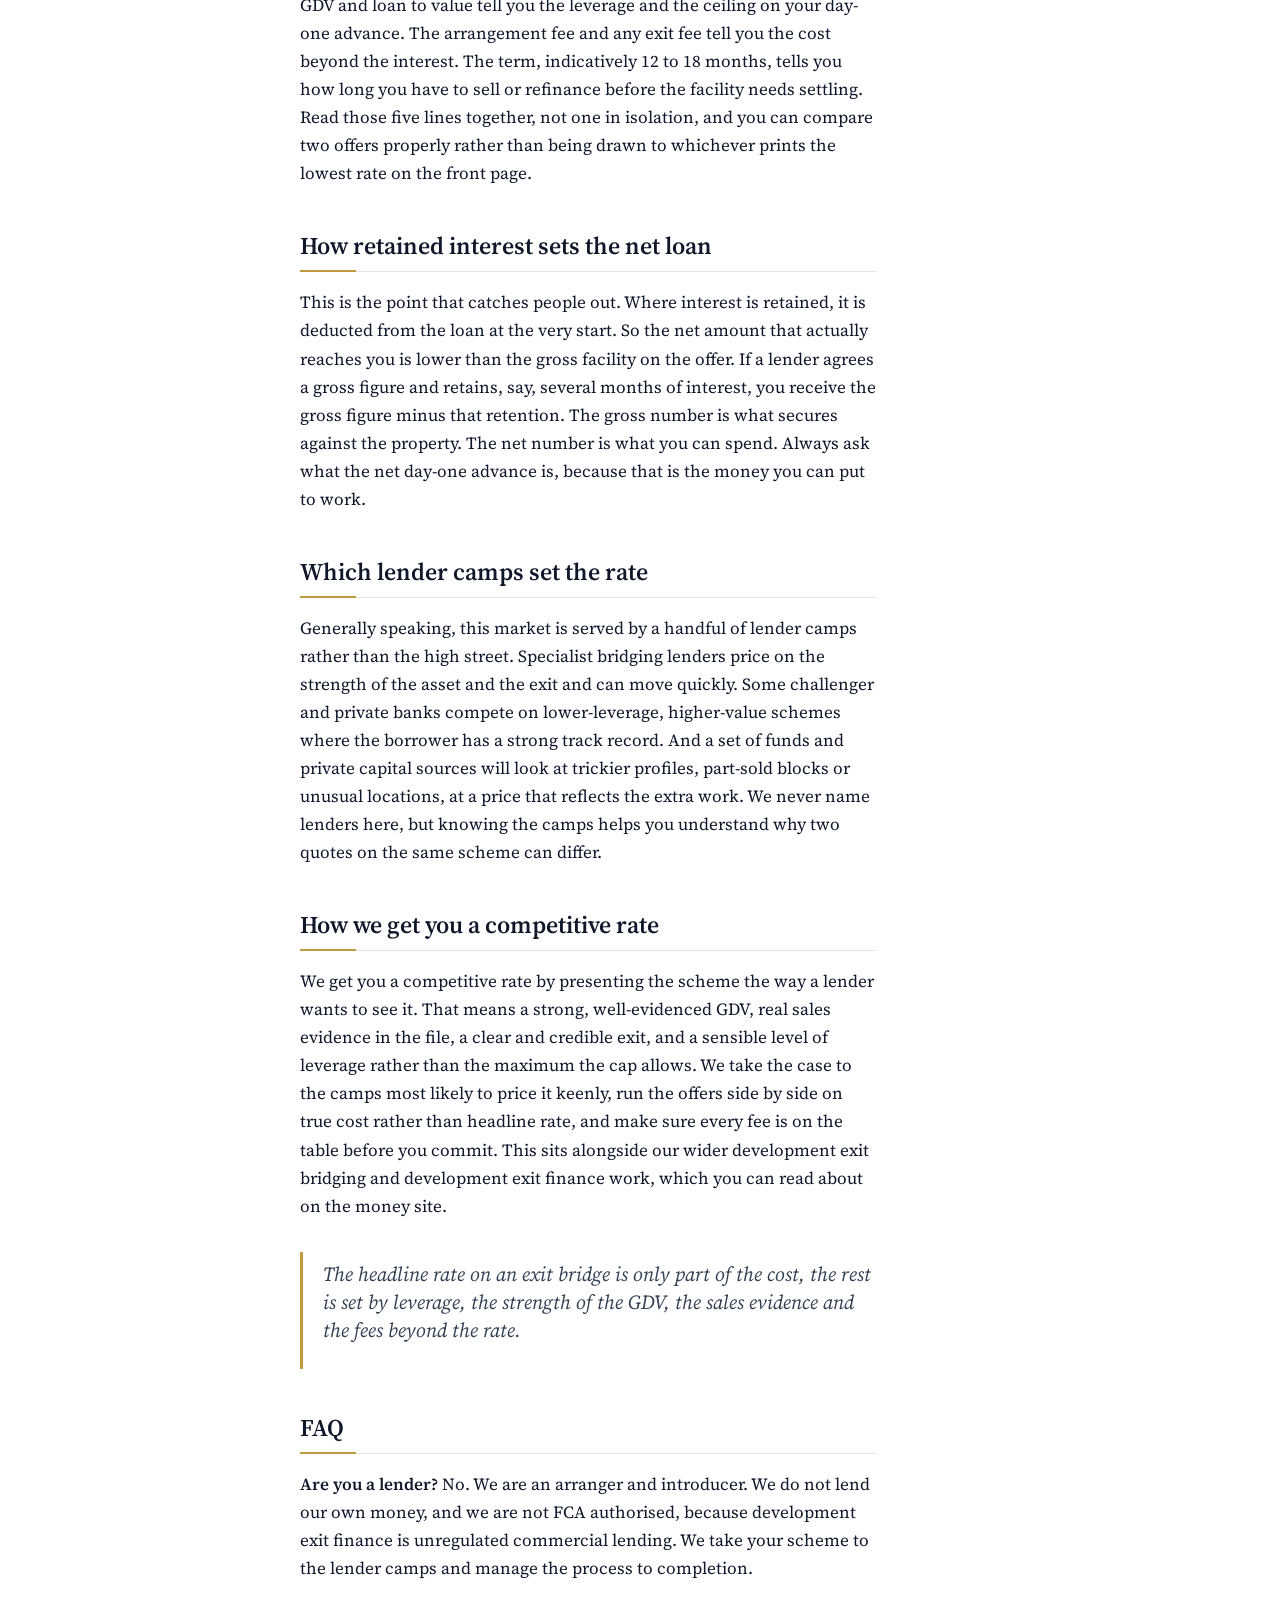
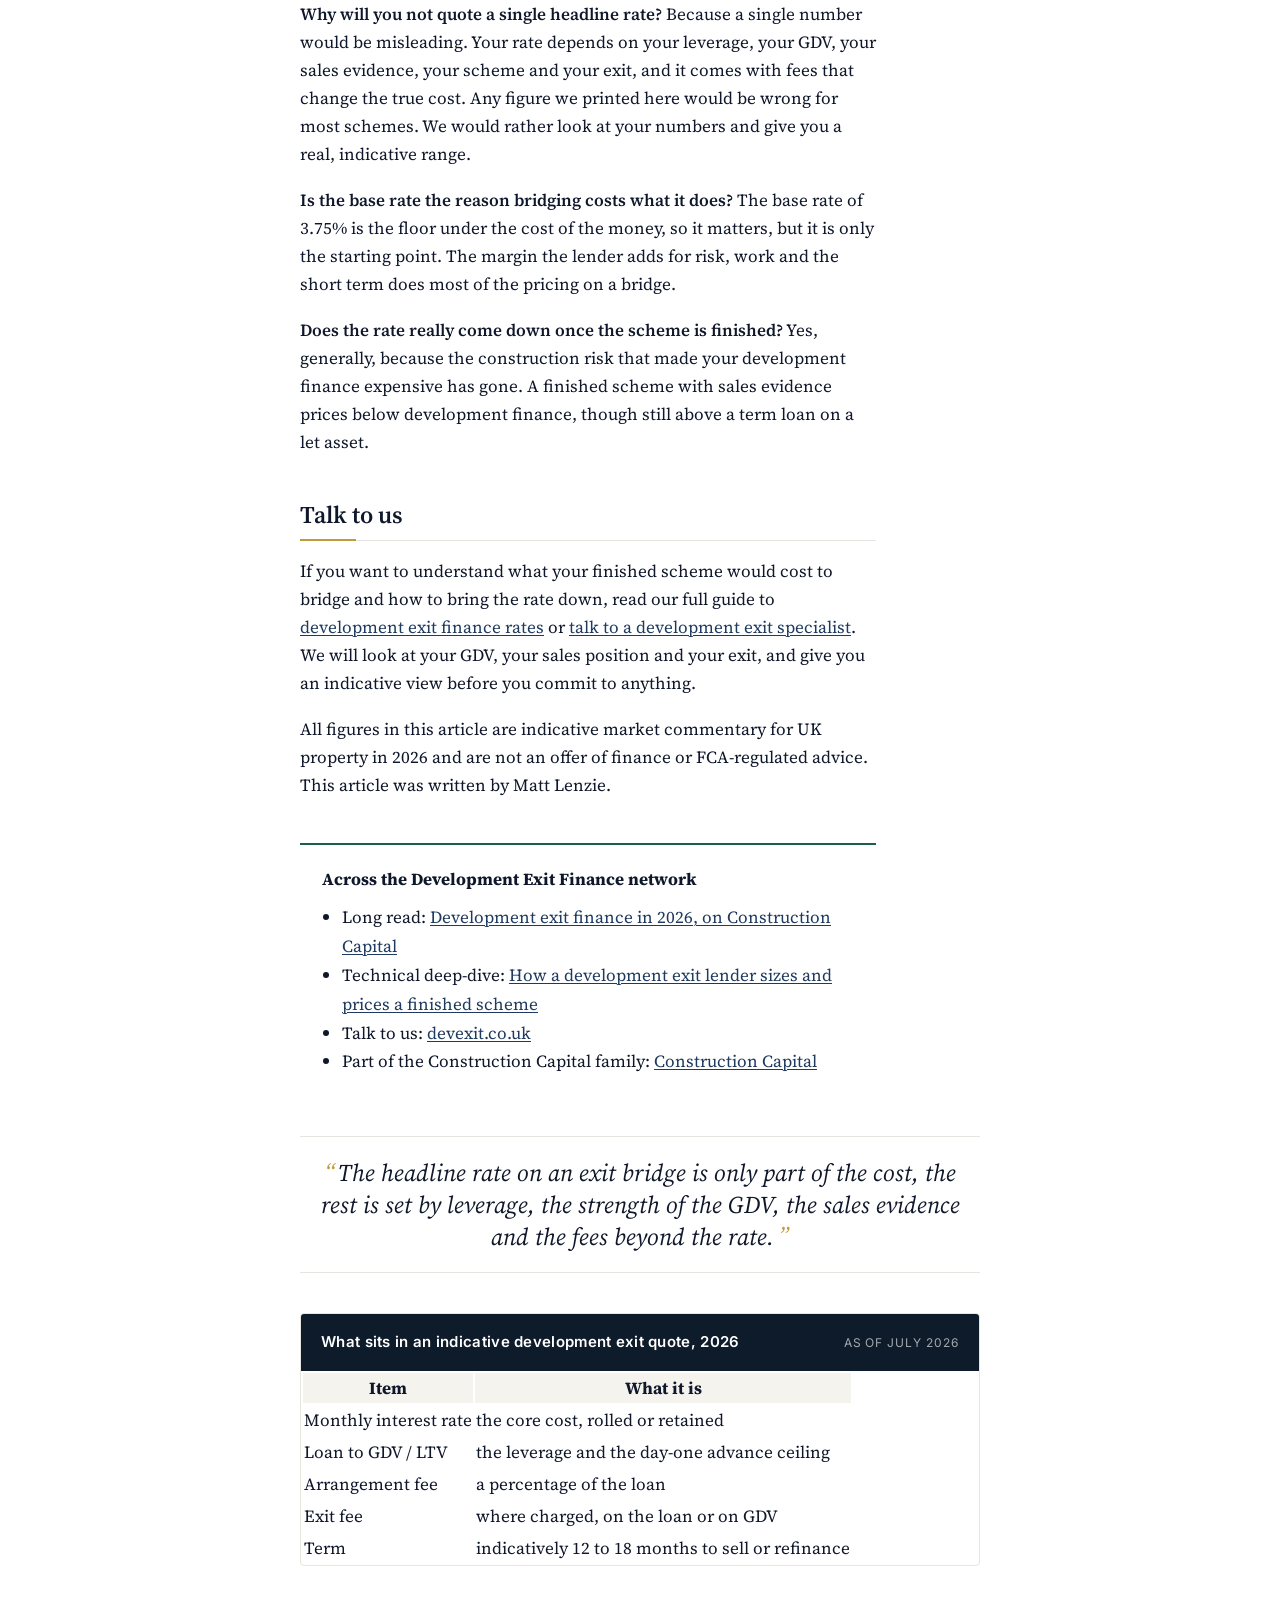
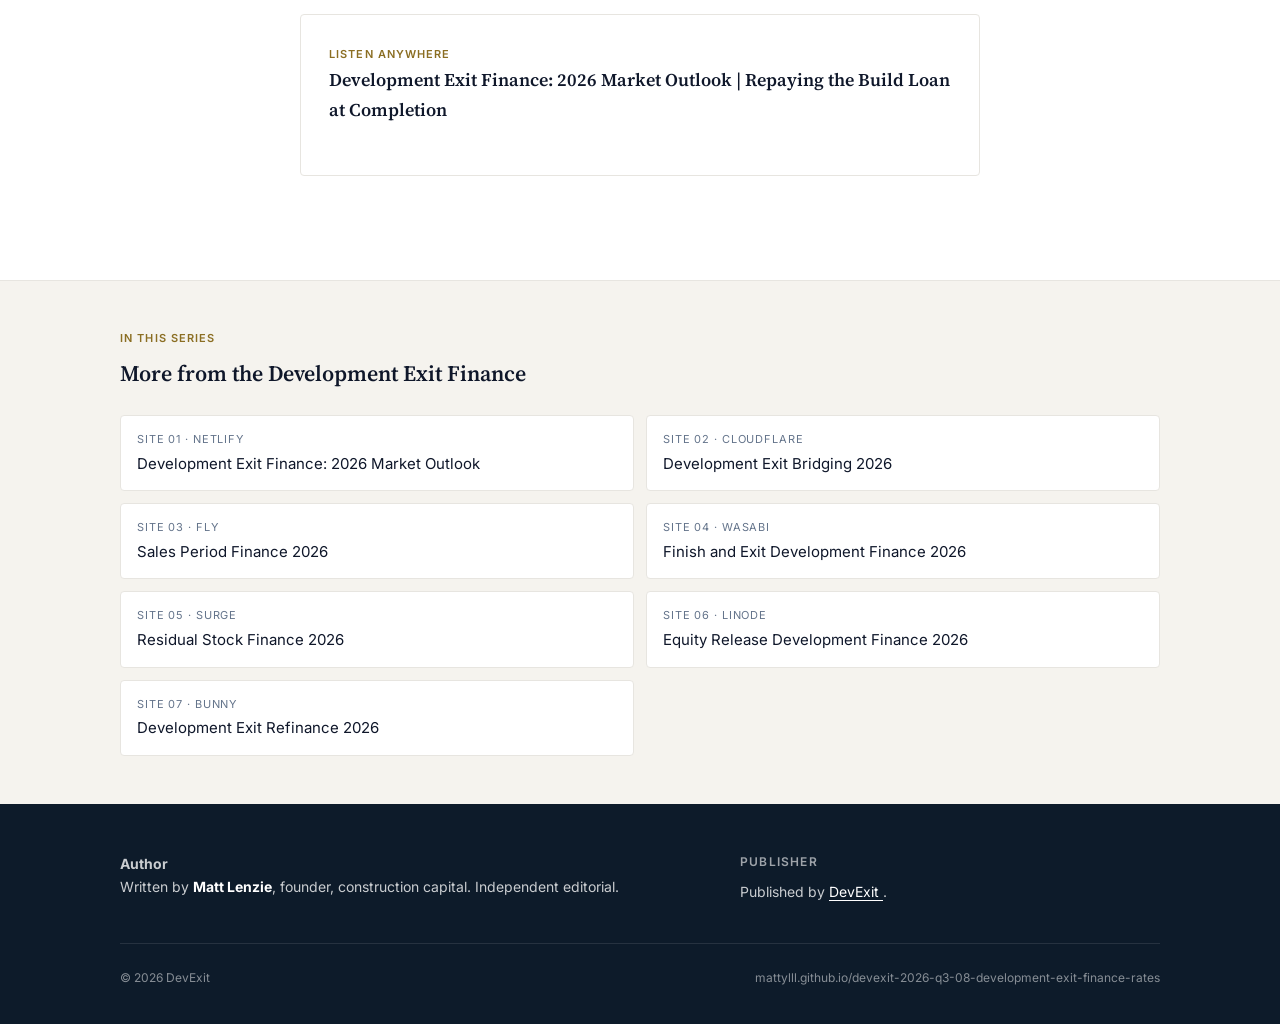
==== commit 713ead1e: "ccs deploy devexit-2026-q3-08-development-exit-finance-rates 2026-07-03T15:19:34.539Z" ====
--- a/index.html
+++ b/index.html
@@ -38,7 +38,8 @@
 Yes, generally, because the construction risk that made your development finance expensive has gone. A finished scheme with sales evidence prices below development finance, though still above a term loan on a let asset.</p>
 <h2 id="talk-to-us">Talk to us</h2>
 <p>If you want to understand what your finished scheme would cost to bridge and how to bring the rate down, read our full guide to <a href="https://devexit.co.uk/guides/development-exit-finance-rates/">development exit finance rates</a> or <a href="https://devexit.co.uk/">talk to a development exit specialist</a>. We will look at your GDV, your sales position and your exit, and give you an indicative view before you commit to anything.</p>
-<p>All figures in this article are indicative market commentary for UK property in 2026 and are not an offer of finance or FCA-regulated advice. This article was written by Matt Lenzie.</p> </div> <p class="pull-quote">The headline rate on an exit bridge is only part of the cost, the rest is set by leverage, the strength of the GDV, the sales evidence and the fees beyond the rate.</p> <section class="pricing"> <header class="pricing__head"> <h3>What sits in an indicative development exit quote, 2026</h3> <span>As of July 2026</span> </header> <table> <thead> <tr> <th>Item</th><th>What it is</th> </tr> </thead> <tbody> <tr> <td>Monthly interest rate</td><td>the core cost, rolled or retained</td> </tr><tr> <td>Loan to GDV / LTV</td><td>the leverage and the day-one advance ceiling</td> </tr><tr> <td>Arrangement fee</td><td>a percentage of the loan</td> </tr><tr> <td>Exit fee</td><td>where charged, on the loan or on GDV</td> </tr><tr> <td>Term</td><td>indicatively 12 to 18 months to sell or refinance</td> </tr> </tbody> </table> </section>  <section class="listen"> <div class="listen__top">  <div> <p class="listen__kicker">Listen anywhere</p> <h3>Development Exit Finance: 2026 Market Outlook | Repaying the Build Loan at Completion</h3> </div> </div> <ul class="listen__platforms">  </ul> </section> </div> </article>  <footer class="site-footer"> <div class="wrap wrap--wide"> <div class="site-footer__top"> <div class="site-footer__byline"> <h4>Author</h4> <p>
+<p>All figures in this article are indicative market commentary for UK property in 2026 and are not an offer of finance or FCA-regulated advice. This article was written by Matt Lenzie.</p>
+<div class="network-resources" style="margin:44px 0 0;padding:20px 22px;border-top:2px solid #1c5d4c;"><p style="font-weight:700;margin:0 0 10px;">Across the Development Exit Finance network</p><ul style="margin:0;padding-left:20px;line-height:1.7;"><li>Long read: <a href="https://construction-capital.ghost.io/development-exit-finance-in-2026-how-to-get-off-your-build-loan-and-what-it-costs/" rel="noopener">Development exit finance in 2026, on Construction Capital</a></li><li>Technical deep-dive: <a href="https://propertyfinance.hashnode.dev/how-a-development-exit-lender-sizes-and-prices-a-finished-scheme-in-2026" rel="noopener">How a development exit lender sizes and prices a finished scheme</a></li><li>Talk to us: <a href="https://devexit.co.uk/" rel="noopener">devexit.co.uk</a></li><li>Part of the Construction Capital family: <a href="https://www.constructioncapital.co.uk/" rel="noopener">Construction Capital</a></li></ul></div> </div> <p class="pull-quote">The headline rate on an exit bridge is only part of the cost, the rest is set by leverage, the strength of the GDV, the sales evidence and the fees beyond the rate.</p> <section class="pricing"> <header class="pricing__head"> <h3>What sits in an indicative development exit quote, 2026</h3> <span>As of July 2026</span> </header> <table> <thead> <tr> <th>Item</th><th>What it is</th> </tr> </thead> <tbody> <tr> <td>Monthly interest rate</td><td>the core cost, rolled or retained</td> </tr><tr> <td>Loan to GDV / LTV</td><td>the leverage and the day-one advance ceiling</td> </tr><tr> <td>Arrangement fee</td><td>a percentage of the loan</td> </tr><tr> <td>Exit fee</td><td>where charged, on the loan or on GDV</td> </tr><tr> <td>Term</td><td>indicatively 12 to 18 months to sell or refinance</td> </tr> </tbody> </table> </section>  <section class="listen"> <div class="listen__top">  <div> <p class="listen__kicker">Listen anywhere</p> <h3>Development Exit Finance: 2026 Market Outlook | Repaying the Build Loan at Completion</h3> </div> </div> <ul class="listen__platforms">  </ul> </section> </div> </article> <section class="cluster"> <div class="wrap wrap--wide"> <p class="cluster__kicker">In this series</p> <h3>More from the Development Exit Finance</h3> <div class="cluster__grid"> <a class="cluster__item" href="https://devexit-2026-q3-01-development-exit-finance-market.netlify.app" rel="noopener"> <span>Site 01 · netlify</span> Development Exit Finance: 2026 Market Outlook </a><a class="cluster__item" href="https://devexit-2026-q3-02-development-exit-bridging.pages.dev" rel="noopener"> <span>Site 02 · cloudflare</span> Development Exit Bridging 2026 </a><a class="cluster__item" href="https://devexit-2026-q3-03-sales-period-finance.fly.dev" rel="noopener"> <span>Site 03 · fly</span> Sales Period Finance 2026 </a><a class="cluster__item" href="https://s3.eu-west-1.wasabisys.com/devexit-2026-q3-04-finish-exit-development-finance/index.html" rel="noopener"> <span>Site 04 · wasabi</span> Finish and Exit Development Finance 2026 </a><a class="cluster__item" href="https://devexit-2026-q3-05-residual-stock-finance.surge.sh" rel="noopener"> <span>Site 05 · surge</span> Residual Stock Finance 2026 </a><a class="cluster__item" href="https://gb-lon-1.linodeobjects.com/devexit-2026-q3-06-equity-release-development-finance/index.html" rel="noopener"> <span>Site 06 · linode</span> Equity Release Development Finance 2026 </a><a class="cluster__item" href="https://constructioncapital.b-cdn.net/devexit-2026-q3-07-development-exit-refinance/" rel="noopener"> <span>Site 07 · bunny</span> Development Exit Refinance 2026 </a> </div> </div> </section> <footer class="site-footer"> <div class="wrap wrap--wide"> <div class="site-footer__top"> <div class="site-footer__byline"> <h4>Author</h4> <p>
 Written by <strong>Matt Lenzie</strong>, founder, construction capital. Independent editorial.
 </p> </div> <div class="site-footer__publisher"> <h4>Publisher</h4> <p>
 Published by  <a href="https://devexit.co.uk" rel="noopener"> DevExit </a>. </p>  </div> </div> <div class="site-footer__meta"> <span>© 2026 DevExit</span> <span>mattylll.github.io/devexit-2026-q3-08-development-exit-finance-rates</span> </div> </div> </footer> </body></html>
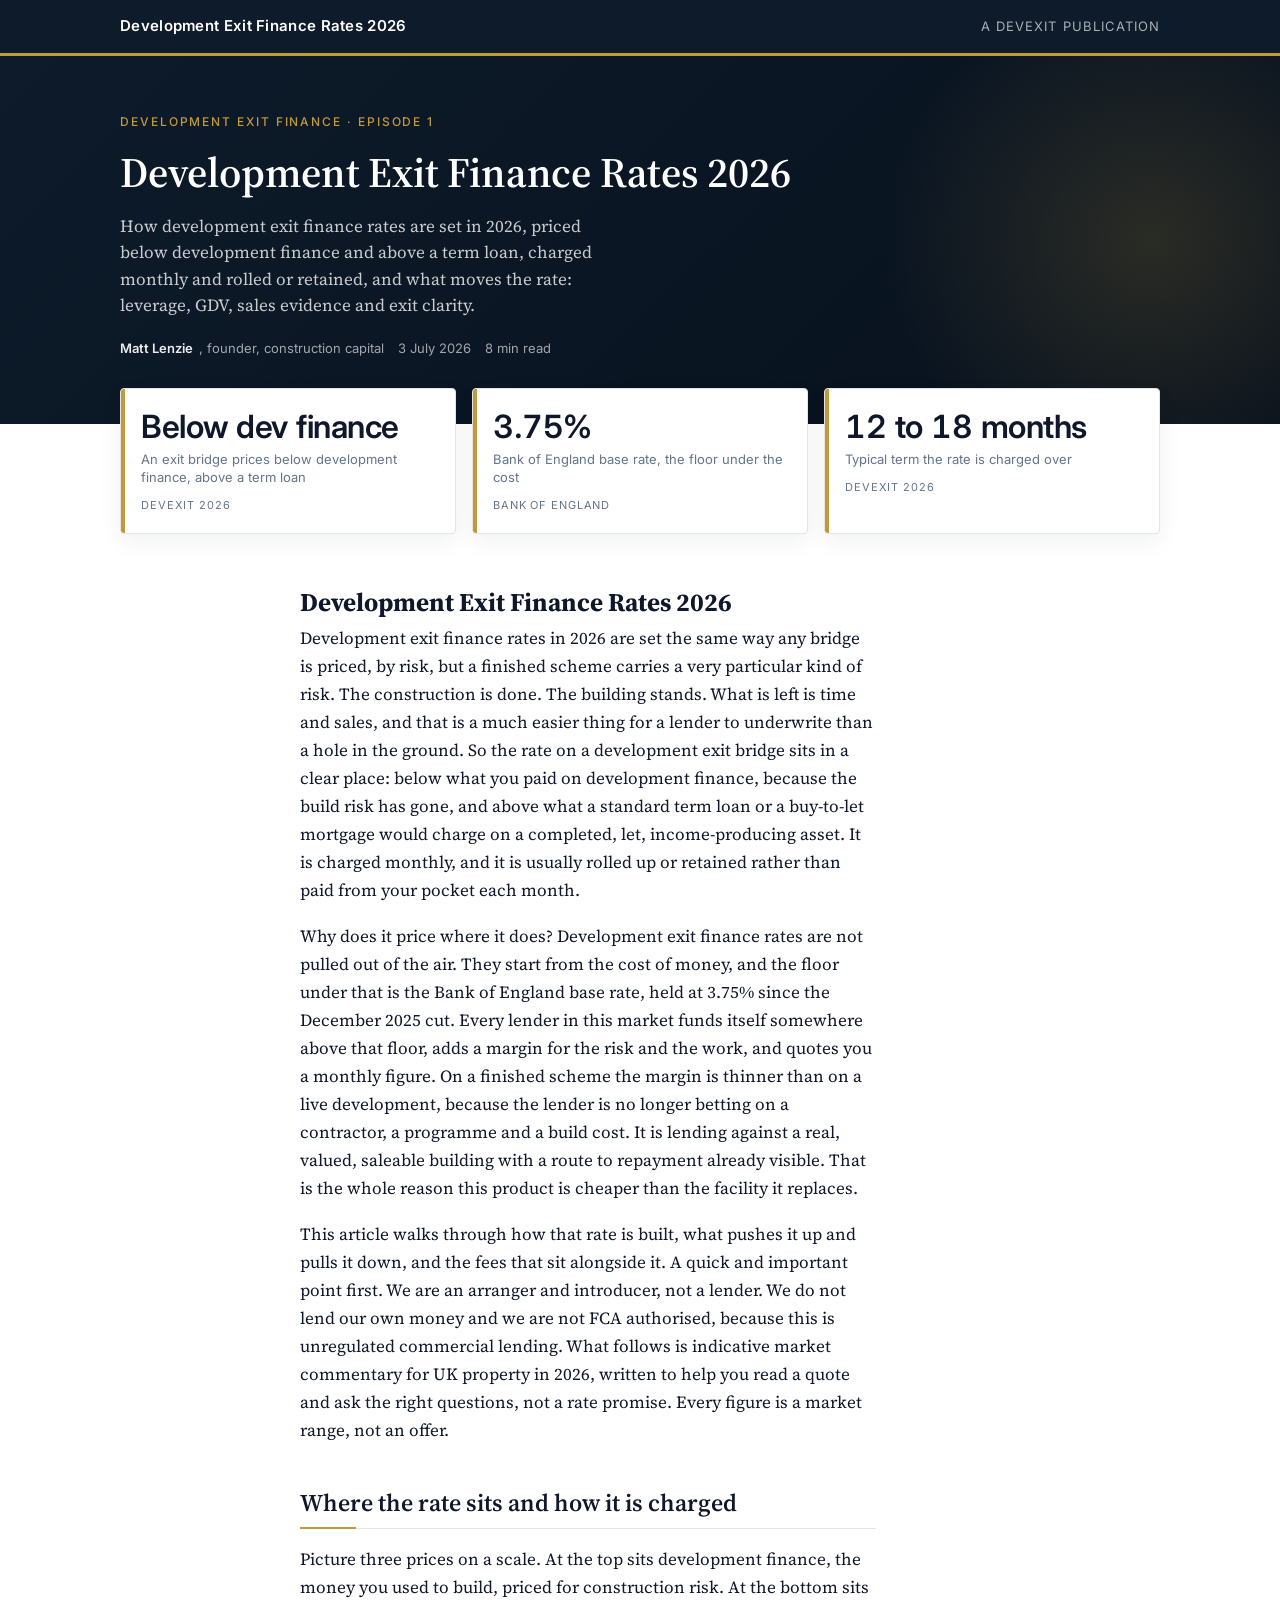
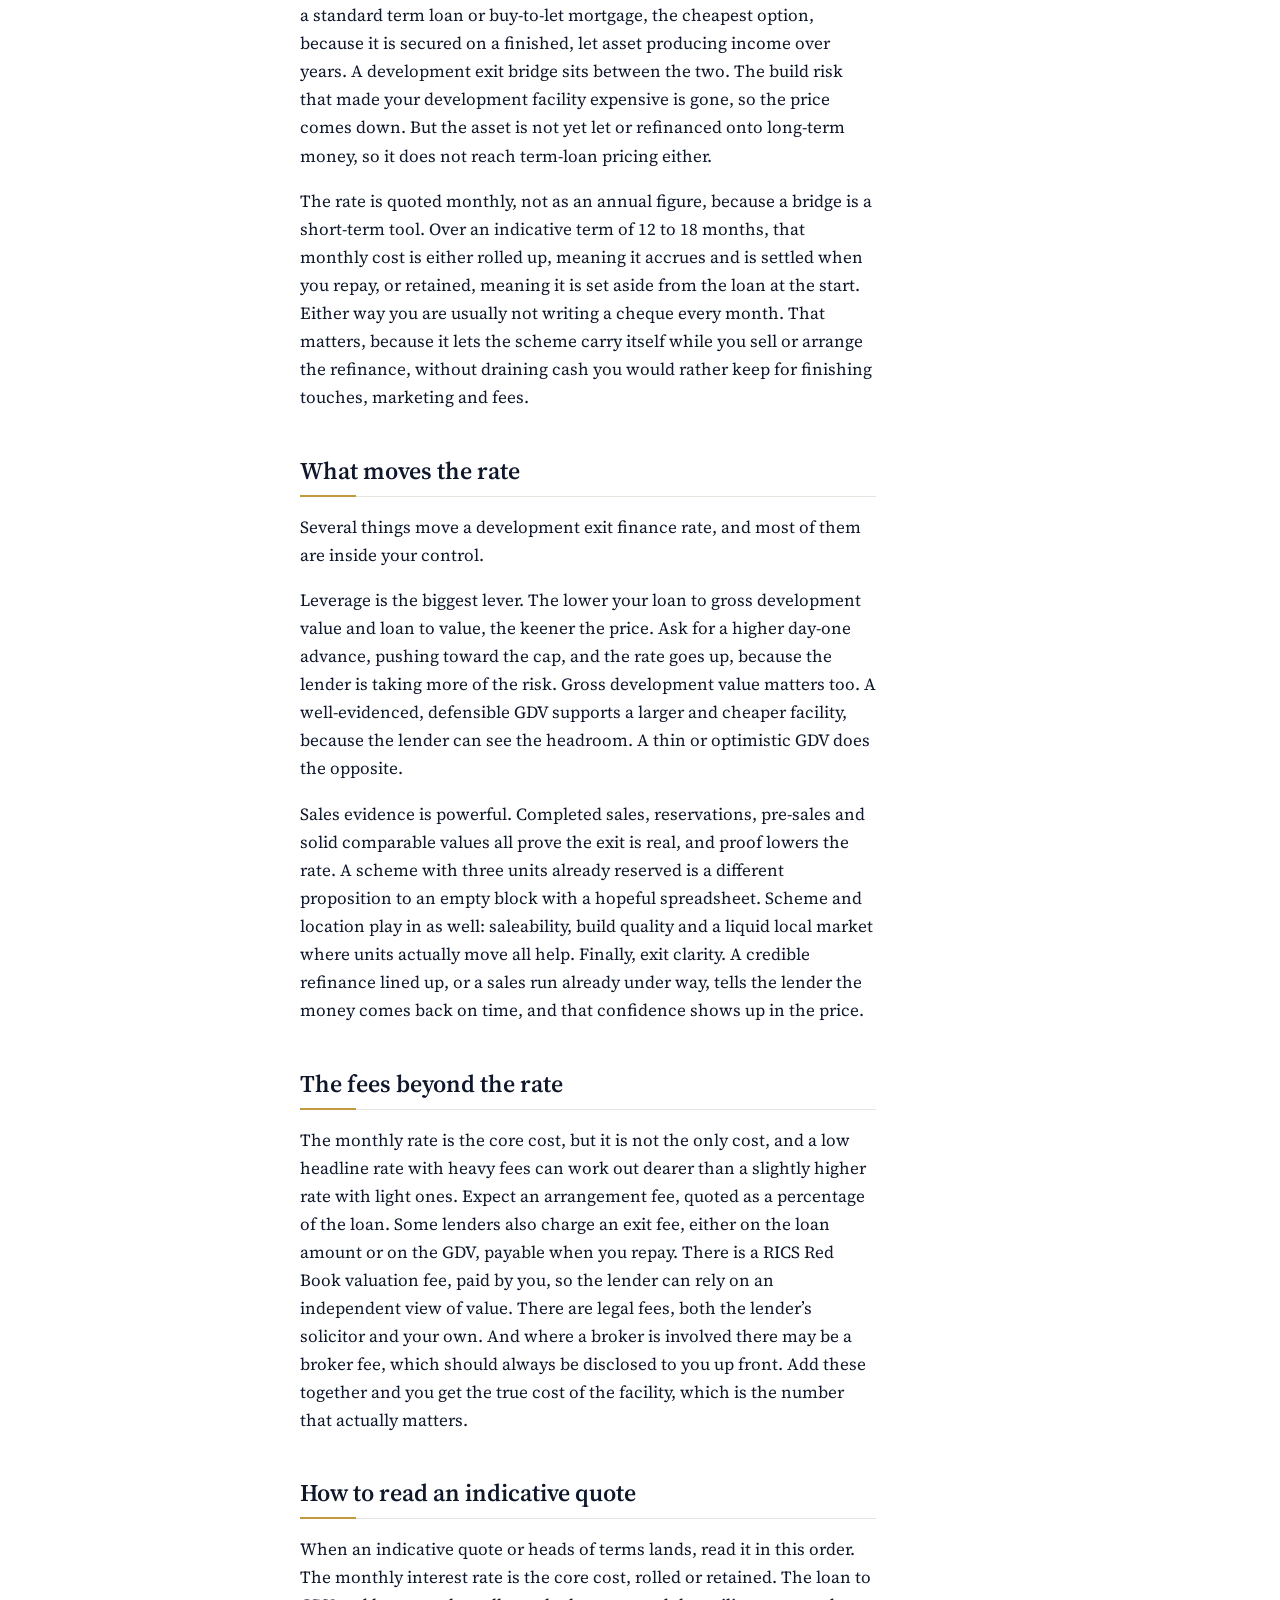
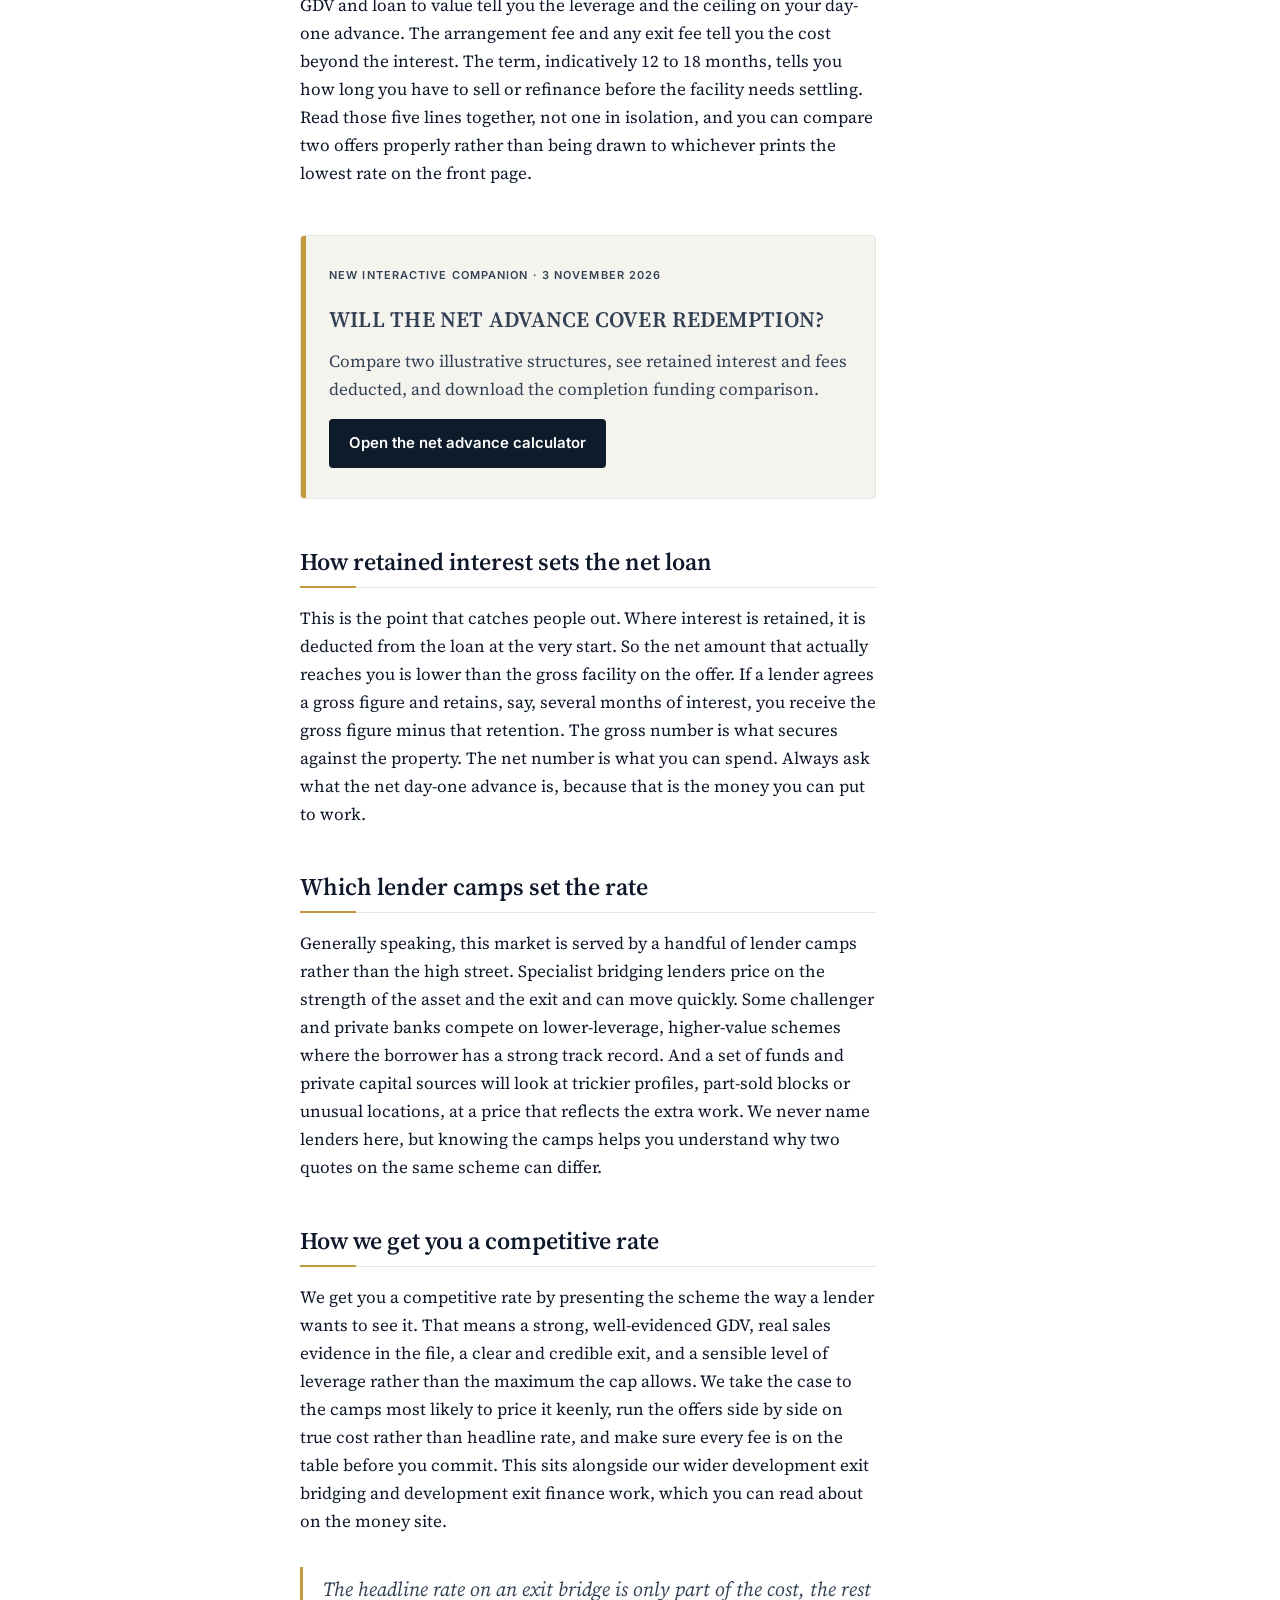
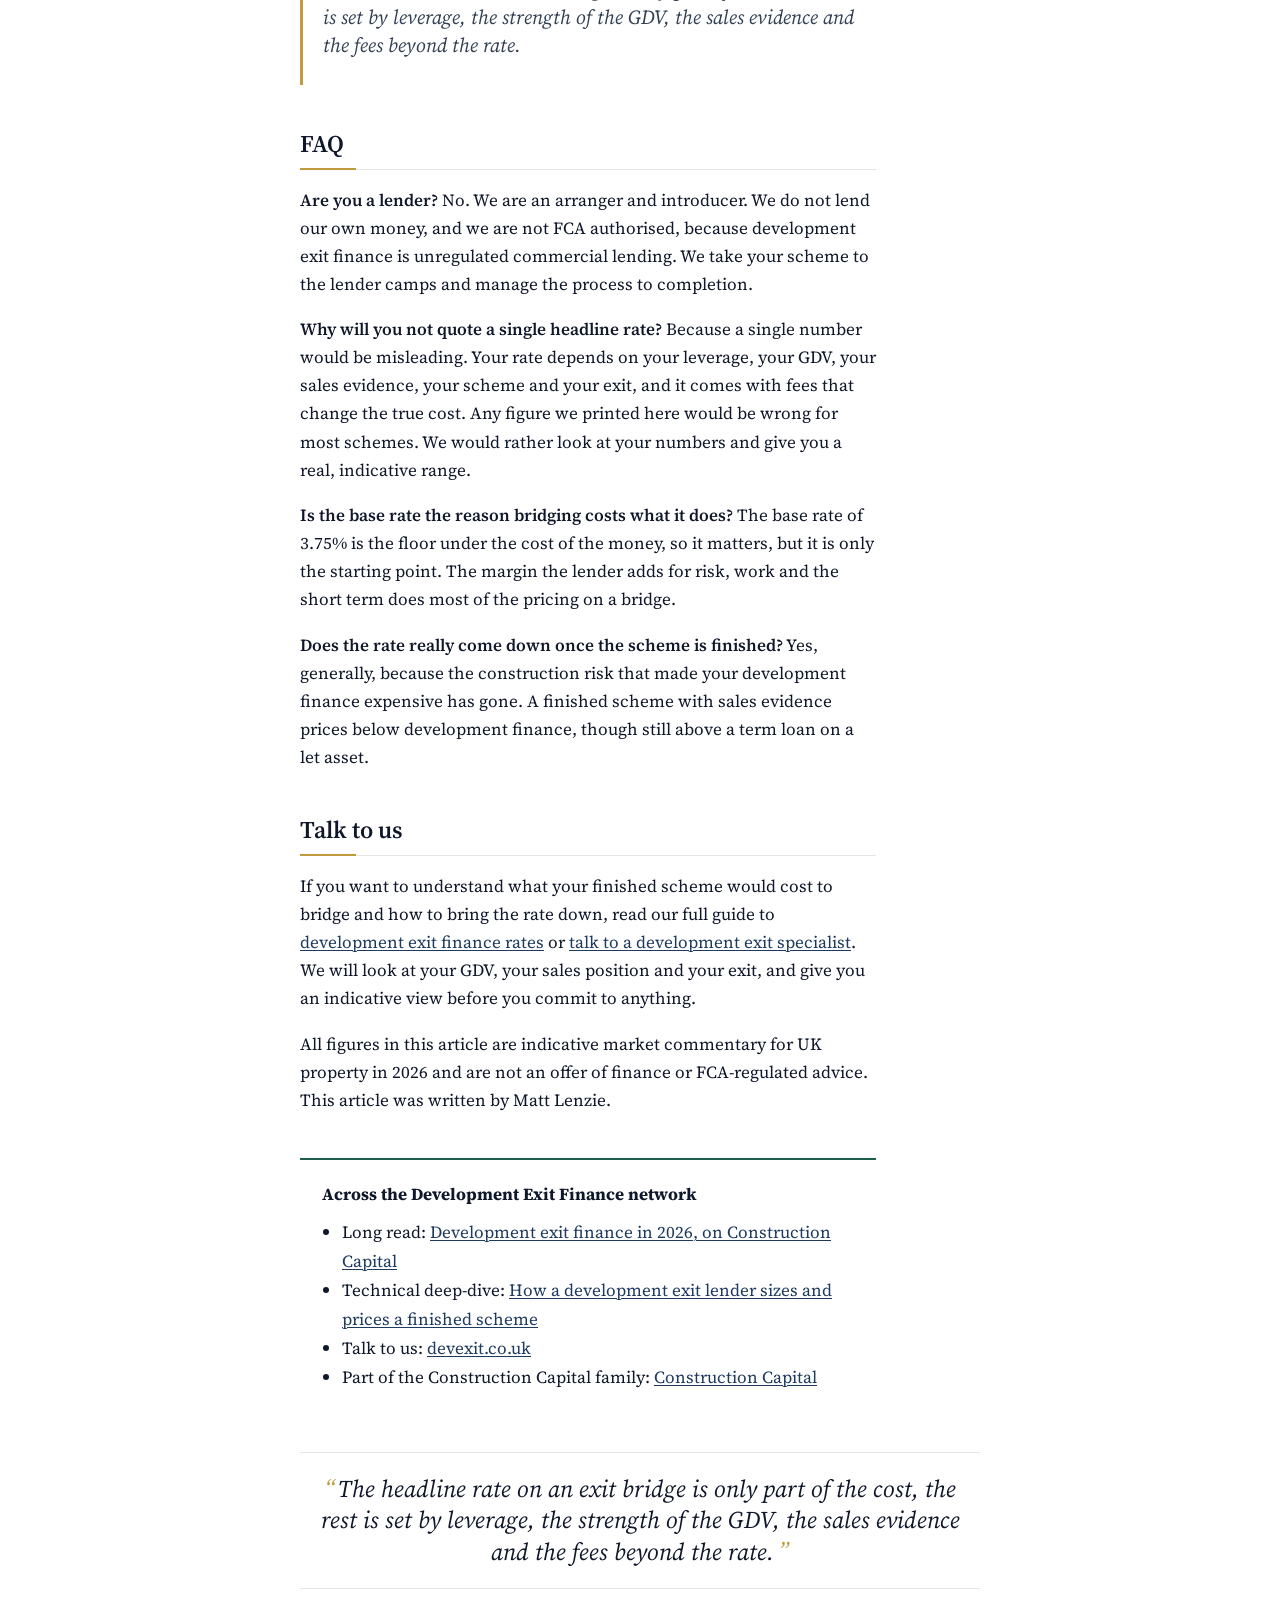
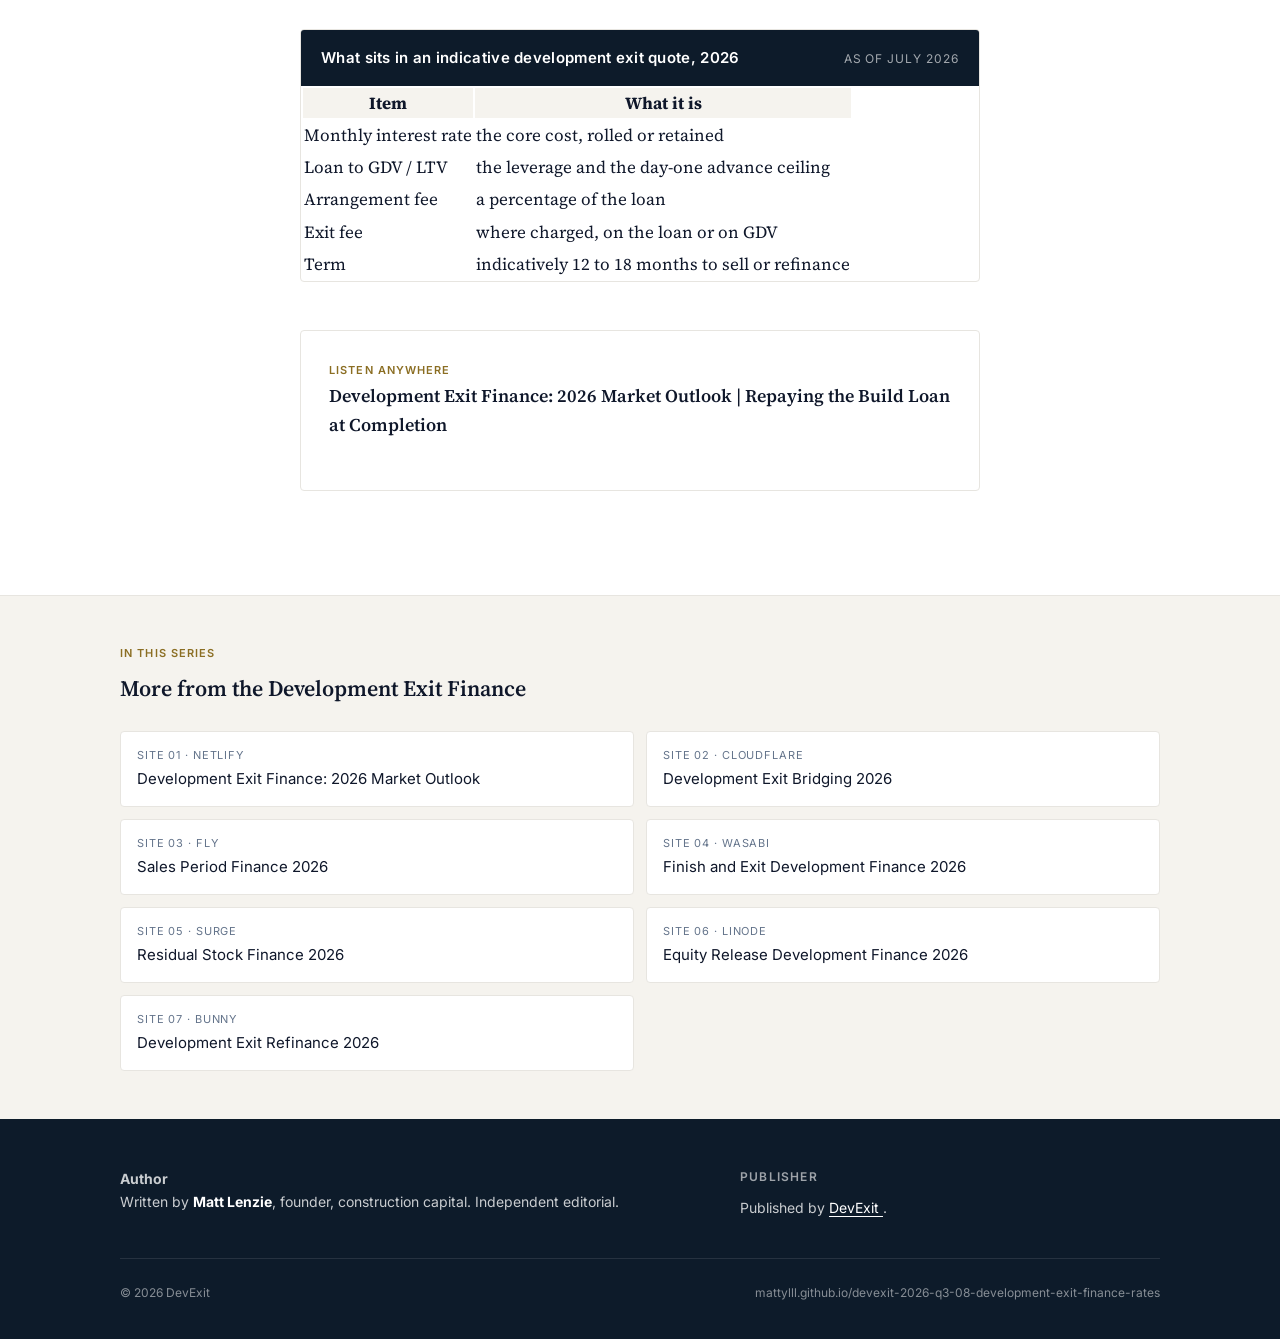
==== commit 56c9d961: "Add DevExit net advance comparison calculator and contextual entry link" ====
--- a/index.html
+++ b/index.html
@@ -1,4 +1,4 @@
-<!DOCTYPE html><html lang="en-GB"> <head><meta charset="utf-8"><meta name="viewport" content="width=device-width, initial-scale=1"><title>Development Exit Finance Rates 2026</title><meta name="description" content="How development exit finance rates are set in 2026, priced below development finance and above a term loan, charged monthly and rolled or retained, and what moves the rate: leverage, GDV, sales evidence and exit clarity."><link rel="canonical" href="https://mattylll.github.io/"><meta property="og:type" content="article"><meta property="og:title" content="Development Exit Finance Rates 2026"><meta property="og:description" content="How development exit finance rates are set in 2026, priced below development finance and above a term loan, charged monthly and rolled or retained, and what moves the rate: leverage, GDV, sales evidence and exit clarity."><meta property="og:url" content="https://mattylll.github.io/"><meta name="twitter:card" content="summary_large_image"><link rel="preconnect" href="https://fonts.googleapis.com" crossorigin><link rel="preconnect" href="https://fonts.gstatic.com" crossorigin><link rel="stylesheet" href="https://fonts.googleapis.com/css2?family=Inter:wght@400;500;600&family=Source+Serif+Pro:ital,wght@0,400;0,600;1,400&display=swap"><script type="application/ld+json">{"@context":"https://schema.org","@type":"Organization","@id":"https://mattylll.github.io/devexit-2026-q3-08-development-exit-finance-rates/#organization","name":"DevExit","url":"https://mattylll.github.io/devexit-2026-q3-08-development-exit-finance-rates","sameAs":["https://www.constructioncapital.co.uk","https://devexit.transistor.fm/","https://www.linkedin.com/company/construction-capital"]}</script><script type="application/ld+json">{"@context":"https://schema.org","@type":"WebSite","@id":"https://mattylll.github.io/devexit-2026-q3-08-development-exit-finance-rates/#website","url":"https://mattylll.github.io/devexit-2026-q3-08-development-exit-finance-rates","name":"Development Exit Finance Rates 2026","description":"How development exit finance rates are set in 2026, priced below development finance and above a term loan, charged monthly and rolled or retained, and what moves the rate: leverage, GDV, sales evidence and exit clarity.","publisher":{"@id":"https://mattylll.github.io/devexit-2026-q3-08-development-exit-finance-rates/#organization"},"inLanguage":"en-GB"}</script><script type="application/ld+json">{"@context":"https://schema.org","@type":"Article","headline":"Development Exit Finance Rates 2026","description":"How development exit finance rates are set in 2026, priced below development finance and above a term loan, charged monthly and rolled or retained, and what moves the rate: leverage, GDV, sales evidence and exit clarity.","datePublished":"2026-07-03","dateModified":"2026-07-03","author":{"@type":"Person","name":"Matt Lenzie"},"publisher":{"@id":"https://mattylll.github.io/devexit-2026-q3-08-development-exit-finance-rates/#organization"},"mainEntityOfPage":{"@type":"WebPage","@id":"https://mattylll.github.io/devexit-2026-q3-08-development-exit-finance-rates/"}}</script><style>*,*:before,*:after{box-sizing:border-box}*{margin:0}html,body{height:100%}body{-webkit-font-smoothing:antialiased;text-rendering:optimizeLegibility}img,picture,video,canvas,svg{display:block;max-width:100%}input,button,textarea,select{font:inherit;color:inherit}p,h1,h2,h3,h4,h5,h6{overflow-wrap:break-word}#root,#__next{isolation:isolate}:root{--ccs-measure: 68ch;--ccs-gap: 1.25rem;--ccs-gap-lg: 2.5rem;--ccs-radius: 6px;--ccs-stack: 1.5em;--ccs-focus: 2px solid currentColor}:root{--bg: #ffffff;--bg-soft: #f5f3ee;--bg-deep: #0d1b2a;--bg-deeper: #08111d;--ink: #0f172a;--ink-soft: #334155;--muted: #64748b;--line: #e7e5e0;--line-strong: #cbd5e1;--accent: #c19a3d;--accent-soft: #e7d6a3;--accent-deep: #8b6e23;--link: #1e3a5f;--positive: #166534;--negative: #991b1b;--serif: "Source Serif Pro", "Charter", Georgia, "Times New Roman", serif;--sans: "Inter", -apple-system, BlinkMacSystemFont, "Segoe UI", Roboto, "Helvetica Neue", Arial, sans-serif;--measure: 64ch;--gap: 1.5rem;--gap-lg: 2.75rem;--radius: 4px}html{background:var(--bg)}body{font-family:var(--serif);color:var(--ink);line-height:1.65;font-size:1.0625rem;background:var(--bg)}a{color:var(--link);text-decoration:underline;text-underline-offset:2px;text-decoration-thickness:1px}a:hover{background:var(--accent-soft);text-decoration:none}.wrap{max-width:720px;margin:0 auto;padding:0 1.25rem}.wrap--wide{max-width:1080px}.site-header{background:var(--bg-deep);color:#fff;padding:.875rem 0;border-bottom:3px solid var(--accent)}.site-header .wrap{display:flex;justify-content:space-between;align-items:center;gap:1rem}.site-header a{color:#fff;text-decoration:none}.site-header a:hover{background:transparent;color:var(--accent-soft)}.wordmark{font-family:var(--sans);font-weight:600;font-size:.9375rem;letter-spacing:.02em}.site-header__publisher{font-family:var(--sans);font-size:.8125rem;color:#ffffffa6;text-transform:uppercase;letter-spacing:.08em}.hero{background:linear-gradient(135deg,var(--bg-deep) 0%,var(--bg-deeper) 100%);color:#fff;padding:3.5rem 0 4rem;position:relative;overflow:hidden}.hero:before{content:"";position:absolute;inset:auto -10% -50% 60%;width:60%;height:200%;background:radial-gradient(closest-side,rgba(193,154,61,.18),transparent 70%);pointer-events:none}.hero__inner{display:grid;grid-template-columns:1fr;gap:2rem;align-items:center;position:relative;z-index:1}@media(min-width:760px){.hero__inner:has(.hero__art){grid-template-columns:140px 1fr;gap:2.5rem}}.hero__art{width:100%;aspect-ratio:1 / 1;max-width:140px;border-radius:var(--radius);overflow:hidden;box-shadow:0 14px 36px #00000073;background:#1a2940}.hero__art img{width:100%;height:100%;object-fit:cover;display:block}.hero__copy{display:flex;flex-direction:column;gap:1rem}.hero__kicker{font-family:var(--sans);font-weight:500;font-size:.75rem;letter-spacing:.16em;text-transform:uppercase;color:var(--accent);margin:0}.hero__title{font-family:var(--serif);font-weight:600;font-size:clamp(1.85rem,2.4vw + 1.1rem,2.625rem);line-height:1.18;letter-spacing:-.005em;margin:0;color:#fff}.hero__deck{font-size:1.0625rem;line-height:1.55;color:#ffffffc7;margin:0;max-width:56ch}.hero__byline{font-family:var(--sans);font-size:.8125rem;color:#ffffff9e;display:flex;flex-wrap:wrap;gap:.875rem;margin:.25rem 0 0}.hero__byline strong{color:#ffffffeb;font-weight:600}.hero__byline>*{display:inline-flex;align-items:center;gap:.4rem}.stat-grid{margin:-2.25rem 0 0;display:grid;grid-template-columns:1fr;gap:1rem;position:relative;z-index:2}@media(min-width:640px){.stat-grid{grid-template-columns:repeat(3,1fr)}}.stat-card{background:#fff;border:1px solid var(--line);border-radius:var(--radius);padding:1.25rem 1.25rem 1.125rem;box-shadow:0 8px 24px #0d1b2a0f;position:relative;overflow:hidden}.stat-card:before{content:"";position:absolute;inset:0 auto 0 0;width:4px;background:var(--accent)}.stat-card__value{display:block;font-family:var(--sans);font-size:2rem;font-weight:600;letter-spacing:-.015em;color:var(--ink);line-height:1.1;margin:0 0 .375rem;font-variant-numeric:tabular-nums}.stat-card__value--positive{color:var(--positive)}.stat-card__value--negative{color:var(--negative)}.stat-card__label{font-family:var(--sans);font-size:.8125rem;color:var(--muted);margin:0;line-height:1.4}.stat-card__source{font-family:var(--sans);font-size:.6875rem;color:var(--muted);text-transform:uppercase;letter-spacing:.08em;margin:.625rem 0 0}.article{padding:3rem 0 4.5rem}.article__body{max-width:var(--measure)}.article__body>p:first-child:first-letter{font-family:var(--serif);font-size:3.4em;font-weight:600;line-height:.85;float:left;margin:.05em .08em -.05em 0;color:var(--accent-deep)}.article__body p{margin:0 0 1.1rem}.article__body h2{font-family:var(--serif);font-size:1.5rem;line-height:1.25;font-weight:600;margin:2.75rem 0 1rem;padding:0 0 .625rem;border-bottom:1px solid var(--line);position:relative}.article__body h2:after{content:"";position:absolute;bottom:-1px;left:0;width:56px;height:2px;background:var(--accent)}.article__body h3{font-family:var(--sans);font-size:1rem;font-weight:600;letter-spacing:.01em;text-transform:uppercase;color:var(--ink-soft);margin:2rem 0 .625rem}.article__body strong{font-weight:600}.article__body em{font-style:italic}.article__body blockquote{border-left:3px solid var(--accent);margin:2rem 0;padding:.5rem 0 .5rem 1.25rem;font-family:var(--serif);font-size:1.25rem;line-height:1.4;color:var(--ink-soft);font-style:italic}.article__body table{width:100%;border-collapse:collapse;margin:1.5rem 0;font-family:var(--sans);font-size:.9375rem}.article__body th,.article__body td{text-align:left;padding:.625rem .875rem;border-bottom:1px solid var(--line)}.article__body th{font-weight:600;font-size:.75rem;text-transform:uppercase;letter-spacing:.06em;color:var(--muted);background:var(--bg-soft);border-bottom:1px solid var(--line-strong)}.article__body tr:hover td{background:var(--bg-soft)}.pricing{margin:2.5rem 0;border:1px solid var(--line);border-radius:var(--radius);overflow:hidden}.pricing__head{background:var(--bg-deep);color:#fff;padding:1rem 1.25rem;display:flex;justify-content:space-between;align-items:baseline;gap:1rem;flex-wrap:wrap}.pricing__head h3{font-family:var(--sans);font-size:.9375rem;font-weight:600;letter-spacing:.02em;margin:0;color:#fff;text-transform:none}.pricing__head span{font-family:var(--sans);font-size:.75rem;color:#ffffff9e;text-transform:uppercase;letter-spacing:.08em}.pricing table{margin:0}.pricing th{background:var(--bg-soft)}.pull-quote{margin:2.5rem auto;max-width:var(--measure);font-family:var(--serif);font-size:1.5rem;line-height:1.32;color:var(--ink);font-style:italic;text-align:center;padding:1.25rem 1rem;border-top:1px solid var(--line);border-bottom:1px solid var(--line)}.pull-quote:before{content:"“";color:var(--accent);margin-right:.15em}.pull-quote:after{content:"”";color:var(--accent);margin-left:.15em}.cta{margin:3rem 0;padding:1.875rem 1.75rem;border-radius:var(--radius);background:var(--bg-soft);border:1px solid var(--line);position:relative;overflow:hidden}.cta:before{content:"";position:absolute;inset:0;width:5px;background:var(--accent)}.cta__kicker{font-family:var(--sans);font-size:.6875rem;font-weight:600;text-transform:uppercase;letter-spacing:.1em;color:var(--accent-deep);margin:0 0 .5rem}.cta h3{font-family:var(--serif);font-size:1.375rem;font-weight:600;margin:0 0 .625rem}.cta p{margin:0 0 1rem;color:var(--ink-soft)}.cta__btn{display:inline-flex;align-items:center;gap:.5rem;background:var(--bg-deep);color:#fff;font-family:var(--sans);font-size:.9375rem;font-weight:600;padding:.75rem 1.25rem;border-radius:var(--radius);text-decoration:none;transition:background .15s}.cta__btn:hover{background:var(--accent-deep);color:#fff}.listen{margin:3rem 0 2rem;padding:1.875rem 1.75rem;border:1px solid var(--line);border-radius:var(--radius);background:#fff}.listen__top{display:flex;gap:1rem;align-items:center;margin:0 0 1.25rem}.listen__art{width:64px;height:64px;border-radius:var(--radius);overflow:hidden;flex-shrink:0}.listen__art img{width:100%;height:100%;object-fit:cover;display:block}.listen__kicker{font-family:var(--sans);font-size:.6875rem;font-weight:600;text-transform:uppercase;letter-spacing:.1em;color:var(--accent-deep);margin:0}.listen h3{font-family:var(--serif);font-size:1.125rem;font-weight:600;margin:.125rem 0 0}.listen__platforms{list-style:none;padding:0;margin:0;display:grid;grid-template-columns:repeat(auto-fill,minmax(140px,1fr));gap:.625rem}.listen__platforms a{display:block;padding:.625rem .875rem;border:1px solid var(--line);border-radius:var(--radius);font-family:var(--sans);font-size:.8125rem;font-weight:500;color:var(--ink);text-decoration:none;background:#fff;transition:all .15s;display:flex;align-items:center;gap:.5rem}.listen__platforms a:hover{border-color:var(--accent);background:var(--bg-soft)}.listen__platforms a span{font-size:.6875rem;color:var(--muted);text-transform:uppercase;letter-spacing:.06em}.listen__platforms a strong{display:block;font-weight:600}.cluster{background:var(--bg-soft);padding:3rem 0;border-top:1px solid var(--line)}.cluster__kicker{font-family:var(--sans);font-size:.6875rem;font-weight:600;text-transform:uppercase;letter-spacing:.1em;color:var(--accent-deep);margin:0 0 .5rem}.cluster h3{font-family:var(--serif);font-size:1.375rem;margin:0 0 1.5rem;font-weight:600}.cluster__grid{display:grid;grid-template-columns:1fr;gap:.75rem}@media(min-width:640px){.cluster__grid{grid-template-columns:1fr 1fr}}.cluster__item{display:block;padding:.875rem 1rem;background:#fff;border:1px solid var(--line);border-radius:var(--radius);font-family:var(--sans);font-size:.9375rem;color:var(--ink);text-decoration:none;transition:all .15s}.cluster__item:hover{border-color:var(--accent);background:var(--bg-soft)}.cluster__item span{display:block;font-size:.6875rem;color:var(--muted);text-transform:uppercase;letter-spacing:.08em;margin:0 0 .2rem}.site-footer{background:var(--bg-deep);color:#ffffffc7;padding:3rem 0 2.25rem;font-family:var(--sans);font-size:.875rem}.site-footer a{color:#fff;text-decoration:underline;text-underline-offset:3px}.site-footer a:hover{background:transparent;color:var(--accent-soft)}.site-footer__top{display:grid;grid-template-columns:1fr;gap:2rem;padding:0 0 2rem;border-bottom:1px solid rgba(255,255,255,.1)}@media(min-width:720px){.site-footer__top{grid-template-columns:1.4fr 1fr}}.site-footer__byline strong{color:#fff}.site-footer__publisher h4{font-family:var(--sans);font-size:.75rem;color:#fff9;text-transform:uppercase;letter-spacing:.1em;margin:0 0 .625rem;font-weight:600}.site-footer__publisher p{margin:0 0 .5rem;line-height:1.55}.site-footer__meta{padding:1.5rem 0 0;font-size:.75rem;color:#ffffff80;display:flex;justify-content:space-between;flex-wrap:wrap;gap:.75rem}
+<!DOCTYPE html><html lang="en-GB"> <head><meta charset="utf-8"><meta name="viewport" content="width=device-width, initial-scale=1"><title>Development Exit Finance Rates 2026</title><meta name="description" content="How development exit finance rates are set in 2026, priced below development finance and above a term loan, charged monthly and rolled or retained, and what moves the rate: leverage, GDV, sales evidence and exit clarity."><link rel="canonical" href="https://mattylll.github.io/devexit-2026-q3-08-development-exit-finance-rates/"><meta property="og:type" content="article"><meta property="og:title" content="Development Exit Finance Rates 2026"><meta property="og:description" content="How development exit finance rates are set in 2026, priced below development finance and above a term loan, charged monthly and rolled or retained, and what moves the rate: leverage, GDV, sales evidence and exit clarity."><meta property="og:url" content="https://mattylll.github.io/devexit-2026-q3-08-development-exit-finance-rates/"><meta name="twitter:card" content="summary_large_image"><link rel="preconnect" href="https://fonts.googleapis.com" crossorigin><link rel="preconnect" href="https://fonts.gstatic.com" crossorigin><link rel="stylesheet" href="https://fonts.googleapis.com/css2?family=Inter:wght@400;500;600&family=Source+Serif+Pro:ital,wght@0,400;0,600;1,400&display=swap"><script type="application/ld+json">{"@context":"https://schema.org","@type":"Organization","@id":"https://mattylll.github.io/devexit-2026-q3-08-development-exit-finance-rates/#organization","name":"DevExit","url":"https://mattylll.github.io/devexit-2026-q3-08-development-exit-finance-rates","sameAs":["https://www.constructioncapital.co.uk","https://devexit.transistor.fm/","https://www.linkedin.com/company/construction-capital"]}</script><script type="application/ld+json">{"@context":"https://schema.org","@type":"WebSite","@id":"https://mattylll.github.io/devexit-2026-q3-08-development-exit-finance-rates/#website","url":"https://mattylll.github.io/devexit-2026-q3-08-development-exit-finance-rates","name":"Development Exit Finance Rates 2026","description":"How development exit finance rates are set in 2026, priced below development finance and above a term loan, charged monthly and rolled or retained, and what moves the rate: leverage, GDV, sales evidence and exit clarity.","publisher":{"@id":"https://mattylll.github.io/devexit-2026-q3-08-development-exit-finance-rates/#organization"},"inLanguage":"en-GB"}</script><script type="application/ld+json">{"@context":"https://schema.org","@type":"Article","headline":"Development Exit Finance Rates 2026","description":"How development exit finance rates are set in 2026, priced below development finance and above a term loan, charged monthly and rolled or retained, and what moves the rate: leverage, GDV, sales evidence and exit clarity.","datePublished":"2026-07-03","dateModified":"2026-07-03","author":{"@type":"Person","name":"Matt Lenzie"},"publisher":{"@id":"https://mattylll.github.io/devexit-2026-q3-08-development-exit-finance-rates/#organization"},"mainEntityOfPage":{"@type":"WebPage","@id":"https://mattylll.github.io/devexit-2026-q3-08-development-exit-finance-rates/"}}</script><style>*,*:before,*:after{box-sizing:border-box}*{margin:0}html,body{height:100%}body{-webkit-font-smoothing:antialiased;text-rendering:optimizeLegibility}img,picture,video,canvas,svg{display:block;max-width:100%}input,button,textarea,select{font:inherit;color:inherit}p,h1,h2,h3,h4,h5,h6{overflow-wrap:break-word}#root,#__next{isolation:isolate}:root{--ccs-measure: 68ch;--ccs-gap: 1.25rem;--ccs-gap-lg: 2.5rem;--ccs-radius: 6px;--ccs-stack: 1.5em;--ccs-focus: 2px solid currentColor}:root{--bg: #ffffff;--bg-soft: #f5f3ee;--bg-deep: #0d1b2a;--bg-deeper: #08111d;--ink: #0f172a;--ink-soft: #334155;--muted: #64748b;--line: #e7e5e0;--line-strong: #cbd5e1;--accent: #c19a3d;--accent-soft: #e7d6a3;--accent-deep: #8b6e23;--link: #1e3a5f;--positive: #166534;--negative: #991b1b;--serif: "Source Serif Pro", "Charter", Georgia, "Times New Roman", serif;--sans: "Inter", -apple-system, BlinkMacSystemFont, "Segoe UI", Roboto, "Helvetica Neue", Arial, sans-serif;--measure: 64ch;--gap: 1.5rem;--gap-lg: 2.75rem;--radius: 4px}html{background:var(--bg)}body{font-family:var(--serif);color:var(--ink);line-height:1.65;font-size:1.0625rem;background:var(--bg)}a{color:var(--link);text-decoration:underline;text-underline-offset:2px;text-decoration-thickness:1px}a:hover{background:var(--accent-soft);text-decoration:none}.wrap{max-width:720px;margin:0 auto;padding:0 1.25rem}.wrap--wide{max-width:1080px}.site-header{background:var(--bg-deep);color:#fff;padding:.875rem 0;border-bottom:3px solid var(--accent)}.site-header .wrap{display:flex;justify-content:space-between;align-items:center;gap:1rem}.site-header a{color:#fff;text-decoration:none}.site-header a:hover{background:transparent;color:var(--accent-soft)}.wordmark{font-family:var(--sans);font-weight:600;font-size:.9375rem;letter-spacing:.02em}.site-header__publisher{font-family:var(--sans);font-size:.8125rem;color:#ffffffa6;text-transform:uppercase;letter-spacing:.08em}.hero{background:linear-gradient(135deg,var(--bg-deep) 0%,var(--bg-deeper) 100%);color:#fff;padding:3.5rem 0 4rem;position:relative;overflow:hidden}.hero:before{content:"";position:absolute;inset:auto -10% -50% 60%;width:60%;height:200%;background:radial-gradient(closest-side,rgba(193,154,61,.18),transparent 70%);pointer-events:none}.hero__inner{display:grid;grid-template-columns:1fr;gap:2rem;align-items:center;position:relative;z-index:1}@media(min-width:760px){.hero__inner:has(.hero__art){grid-template-columns:140px 1fr;gap:2.5rem}}.hero__art{width:100%;aspect-ratio:1 / 1;max-width:140px;border-radius:var(--radius);overflow:hidden;box-shadow:0 14px 36px #00000073;background:#1a2940}.hero__art img{width:100%;height:100%;object-fit:cover;display:block}.hero__copy{display:flex;flex-direction:column;gap:1rem}.hero__kicker{font-family:var(--sans);font-weight:500;font-size:.75rem;letter-spacing:.16em;text-transform:uppercase;color:var(--accent);margin:0}.hero__title{font-family:var(--serif);font-weight:600;font-size:clamp(1.85rem,2.4vw + 1.1rem,2.625rem);line-height:1.18;letter-spacing:-.005em;margin:0;color:#fff}.hero__deck{font-size:1.0625rem;line-height:1.55;color:#ffffffc7;margin:0;max-width:56ch}.hero__byline{font-family:var(--sans);font-size:.8125rem;color:#ffffff9e;display:flex;flex-wrap:wrap;gap:.875rem;margin:.25rem 0 0}.hero__byline strong{color:#ffffffeb;font-weight:600}.hero__byline>*{display:inline-flex;align-items:center;gap:.4rem}.stat-grid{margin:-2.25rem 0 0;display:grid;grid-template-columns:1fr;gap:1rem;position:relative;z-index:2}@media(min-width:640px){.stat-grid{grid-template-columns:repeat(3,1fr)}}.stat-card{background:#fff;border:1px solid var(--line);border-radius:var(--radius);padding:1.25rem 1.25rem 1.125rem;box-shadow:0 8px 24px #0d1b2a0f;position:relative;overflow:hidden}.stat-card:before{content:"";position:absolute;inset:0 auto 0 0;width:4px;background:var(--accent)}.stat-card__value{display:block;font-family:var(--sans);font-size:2rem;font-weight:600;letter-spacing:-.015em;color:var(--ink);line-height:1.1;margin:0 0 .375rem;font-variant-numeric:tabular-nums}.stat-card__value--positive{color:var(--positive)}.stat-card__value--negative{color:var(--negative)}.stat-card__label{font-family:var(--sans);font-size:.8125rem;color:var(--muted);margin:0;line-height:1.4}.stat-card__source{font-family:var(--sans);font-size:.6875rem;color:var(--muted);text-transform:uppercase;letter-spacing:.08em;margin:.625rem 0 0}.article{padding:3rem 0 4.5rem}.article__body{max-width:var(--measure)}.article__body>p:first-child:first-letter{font-family:var(--serif);font-size:3.4em;font-weight:600;line-height:.85;float:left;margin:.05em .08em -.05em 0;color:var(--accent-deep)}.article__body p{margin:0 0 1.1rem}.article__body h2{font-family:var(--serif);font-size:1.5rem;line-height:1.25;font-weight:600;margin:2.75rem 0 1rem;padding:0 0 .625rem;border-bottom:1px solid var(--line);position:relative}.article__body h2:after{content:"";position:absolute;bottom:-1px;left:0;width:56px;height:2px;background:var(--accent)}.article__body h3{font-family:var(--sans);font-size:1rem;font-weight:600;letter-spacing:.01em;text-transform:uppercase;color:var(--ink-soft);margin:2rem 0 .625rem}.article__body strong{font-weight:600}.article__body em{font-style:italic}.article__body blockquote{border-left:3px solid var(--accent);margin:2rem 0;padding:.5rem 0 .5rem 1.25rem;font-family:var(--serif);font-size:1.25rem;line-height:1.4;color:var(--ink-soft);font-style:italic}.article__body table{width:100%;border-collapse:collapse;margin:1.5rem 0;font-family:var(--sans);font-size:.9375rem}.article__body th,.article__body td{text-align:left;padding:.625rem .875rem;border-bottom:1px solid var(--line)}.article__body th{font-weight:600;font-size:.75rem;text-transform:uppercase;letter-spacing:.06em;color:var(--muted);background:var(--bg-soft);border-bottom:1px solid var(--line-strong)}.article__body tr:hover td{background:var(--bg-soft)}.pricing{margin:2.5rem 0;border:1px solid var(--line);border-radius:var(--radius);overflow:hidden}.pricing__head{background:var(--bg-deep);color:#fff;padding:1rem 1.25rem;display:flex;justify-content:space-between;align-items:baseline;gap:1rem;flex-wrap:wrap}.pricing__head h3{font-family:var(--sans);font-size:.9375rem;font-weight:600;letter-spacing:.02em;margin:0;color:#fff;text-transform:none}.pricing__head span{font-family:var(--sans);font-size:.75rem;color:#ffffff9e;text-transform:uppercase;letter-spacing:.08em}.pricing table{margin:0}.pricing th{background:var(--bg-soft)}.pull-quote{margin:2.5rem auto;max-width:var(--measure);font-family:var(--serif);font-size:1.5rem;line-height:1.32;color:var(--ink);font-style:italic;text-align:center;padding:1.25rem 1rem;border-top:1px solid var(--line);border-bottom:1px solid var(--line)}.pull-quote:before{content:"“";color:var(--accent);margin-right:.15em}.pull-quote:after{content:"”";color:var(--accent);margin-left:.15em}.cta{margin:3rem 0;padding:1.875rem 1.75rem;border-radius:var(--radius);background:var(--bg-soft);border:1px solid var(--line);position:relative;overflow:hidden}.cta:before{content:"";position:absolute;inset:0;width:5px;background:var(--accent)}.cta__kicker{font-family:var(--sans);font-size:.6875rem;font-weight:600;text-transform:uppercase;letter-spacing:.1em;color:var(--accent-deep);margin:0 0 .5rem}.cta h3{font-family:var(--serif);font-size:1.375rem;font-weight:600;margin:0 0 .625rem}.cta p{margin:0 0 1rem;color:var(--ink-soft)}.cta__btn{display:inline-flex;align-items:center;gap:.5rem;background:var(--bg-deep);color:#fff;font-family:var(--sans);font-size:.9375rem;font-weight:600;padding:.75rem 1.25rem;border-radius:var(--radius);text-decoration:none;transition:background .15s}.cta__btn:hover{background:var(--accent-deep);color:#fff}.listen{margin:3rem 0 2rem;padding:1.875rem 1.75rem;border:1px solid var(--line);border-radius:var(--radius);background:#fff}.listen__top{display:flex;gap:1rem;align-items:center;margin:0 0 1.25rem}.listen__art{width:64px;height:64px;border-radius:var(--radius);overflow:hidden;flex-shrink:0}.listen__art img{width:100%;height:100%;object-fit:cover;display:block}.listen__kicker{font-family:var(--sans);font-size:.6875rem;font-weight:600;text-transform:uppercase;letter-spacing:.1em;color:var(--accent-deep);margin:0}.listen h3{font-family:var(--serif);font-size:1.125rem;font-weight:600;margin:.125rem 0 0}.listen__platforms{list-style:none;padding:0;margin:0;display:grid;grid-template-columns:repeat(auto-fill,minmax(140px,1fr));gap:.625rem}.listen__platforms a{display:block;padding:.625rem .875rem;border:1px solid var(--line);border-radius:var(--radius);font-family:var(--sans);font-size:.8125rem;font-weight:500;color:var(--ink);text-decoration:none;background:#fff;transition:all .15s;display:flex;align-items:center;gap:.5rem}.listen__platforms a:hover{border-color:var(--accent);background:var(--bg-soft)}.listen__platforms a span{font-size:.6875rem;color:var(--muted);text-transform:uppercase;letter-spacing:.06em}.listen__platforms a strong{display:block;font-weight:600}.cluster{background:var(--bg-soft);padding:3rem 0;border-top:1px solid var(--line)}.cluster__kicker{font-family:var(--sans);font-size:.6875rem;font-weight:600;text-transform:uppercase;letter-spacing:.1em;color:var(--accent-deep);margin:0 0 .5rem}.cluster h3{font-family:var(--serif);font-size:1.375rem;margin:0 0 1.5rem;font-weight:600}.cluster__grid{display:grid;grid-template-columns:1fr;gap:.75rem}@media(min-width:640px){.cluster__grid{grid-template-columns:1fr 1fr}}.cluster__item{display:block;padding:.875rem 1rem;background:#fff;border:1px solid var(--line);border-radius:var(--radius);font-family:var(--sans);font-size:.9375rem;color:var(--ink);text-decoration:none;transition:all .15s}.cluster__item:hover{border-color:var(--accent);background:var(--bg-soft)}.cluster__item span{display:block;font-size:.6875rem;color:var(--muted);text-transform:uppercase;letter-spacing:.08em;margin:0 0 .2rem}.site-footer{background:var(--bg-deep);color:#ffffffc7;padding:3rem 0 2.25rem;font-family:var(--sans);font-size:.875rem}.site-footer a{color:#fff;text-decoration:underline;text-underline-offset:3px}.site-footer a:hover{background:transparent;color:var(--accent-soft)}.site-footer__top{display:grid;grid-template-columns:1fr;gap:2rem;padding:0 0 2rem;border-bottom:1px solid rgba(255,255,255,.1)}@media(min-width:720px){.site-footer__top{grid-template-columns:1.4fr 1fr}}.site-footer__byline strong{color:#fff}.site-footer__publisher h4{font-family:var(--sans);font-size:.75rem;color:#fff9;text-transform:uppercase;letter-spacing:.1em;margin:0 0 .625rem;font-weight:600}.site-footer__publisher p{margin:0 0 .5rem;line-height:1.55}.site-footer__meta{padding:1.5rem 0 0;font-size:.75rem;color:#ffffff80;display:flex;justify-content:space-between;flex-wrap:wrap;gap:.75rem}
 </style></head> <body> <header class="site-header"> <div class="wrap wrap--wide"> <a class="wordmark" href="/">Development Exit Finance Rates 2026</a> <span class="site-header__publisher">
 A DevExit publication
 </span> </div> </header>  <section class="hero"> <div class="wrap wrap--wide"> <div class="hero__inner">  <div class="hero__copy"> <p class="hero__kicker"> Development Exit Finance · Episode 1 </p> <h1 class="hero__title">Development Exit Finance Rates 2026</h1> <p class="hero__deck">How development exit finance rates are set in 2026, priced below development finance and above a term loan, charged monthly and rolled or retained, and what moves the rate: leverage, GDV, sales evidence and exit clarity.</p> <p class="hero__byline"> <span><strong>Matt Lenzie</strong>, founder, construction capital</span> <span>3 July 2026</span> <span>8 min read</span> </p> </div> </div> </div> </section> <div class="wrap wrap--wide"> <div class="stat-grid"> <div class="stat-card"> <span class="stat-card__value"> Below dev finance </span> <p class="stat-card__label">An exit bridge prices below development finance, above a term loan</p> <p class="stat-card__source">DevExit 2026</p> </div><div class="stat-card"> <span class="stat-card__value"> 3.75% </span> <p class="stat-card__label">Bank of England base rate, the floor under the cost</p> <p class="stat-card__source">Bank of England</p> </div><div class="stat-card"> <span class="stat-card__value"> 12 to 18 months </span> <p class="stat-card__label">Typical term the rate is charged over</p> <p class="stat-card__source">DevExit 2026</p> </div> </div> </div><article class="article"> <div class="wrap"> <div class="article__body"> <h1 id="development-exit-finance-rates-2026">Development Exit Finance Rates 2026</h1>
@@ -18,7 +18,7 @@
 <p>The monthly rate is the core cost, but it is not the only cost, and a low headline rate with heavy fees can work out dearer than a slightly higher rate with light ones. Expect an arrangement fee, quoted as a percentage of the loan. Some lenders also charge an exit fee, either on the loan amount or on the GDV, payable when you repay. There is a RICS Red Book valuation fee, paid by you, so the lender can rely on an independent view of value. There are legal fees, both the lender’s solicitor and your own. And where a broker is involved there may be a broker fee, which should always be disclosed to you up front. Add these together and you get the true cost of the facility, which is the number that actually matters.</p>
 <h2 id="how-to-read-an-indicative-quote">How to read an indicative quote</h2>
 <p>When an indicative quote or heads of terms lands, read it in this order. The monthly interest rate is the core cost, rolled or retained. The loan to GDV and loan to value tell you the leverage and the ceiling on your day-one advance. The arrangement fee and any exit fee tell you the cost beyond the interest. The term, indicatively 12 to 18 months, tells you how long you have to sell or refinance before the facility needs settling. Read those five lines together, not one in isolation, and you can compare two offers properly rather than being drawn to whichever prints the lowest rate on the front page.</p>
-<h2 id="how-retained-interest-sets-the-net-loan">How retained interest sets the net loan</h2>
+<aside class="cta"><p class="cta__kicker">New interactive companion · 3 November 2026</p><h3>Will the net advance cover redemption?</h3><p>Compare two illustrative structures, see retained interest and fees deducted, and download the completion funding comparison.</p><a class="cta__btn" href="net-advance/">Open the net advance calculator</a></aside><h2 id="how-retained-interest-sets-the-net-loan">How retained interest sets the net loan</h2>
 <p>This is the point that catches people out. Where interest is retained, it is deducted from the loan at the very start. So the net amount that actually reaches you is lower than the gross facility on the offer. If a lender agrees a gross figure and retains, say, several months of interest, you receive the gross figure minus that retention. The gross number is what secures against the property. The net number is what you can spend. Always ask what the net day-one advance is, because that is the money you can put to work.</p>
 <h2 id="which-lender-camps-set-the-rate">Which lender camps set the rate</h2>
 <p>Generally speaking, this market is served by a handful of lender camps rather than the high street. Specialist bridging lenders price on the strength of the asset and the exit and can move quickly. Some challenger and private banks compete on lower-leverage, higher-value schemes where the borrower has a strong track record. And a set of funds and private capital sources will look at trickier profiles, part-sold blocks or unusual locations, at a price that reflects the extra work. We never name lenders here, but knowing the camps helps you understand why two quotes on the same scheme can differ.</p>
